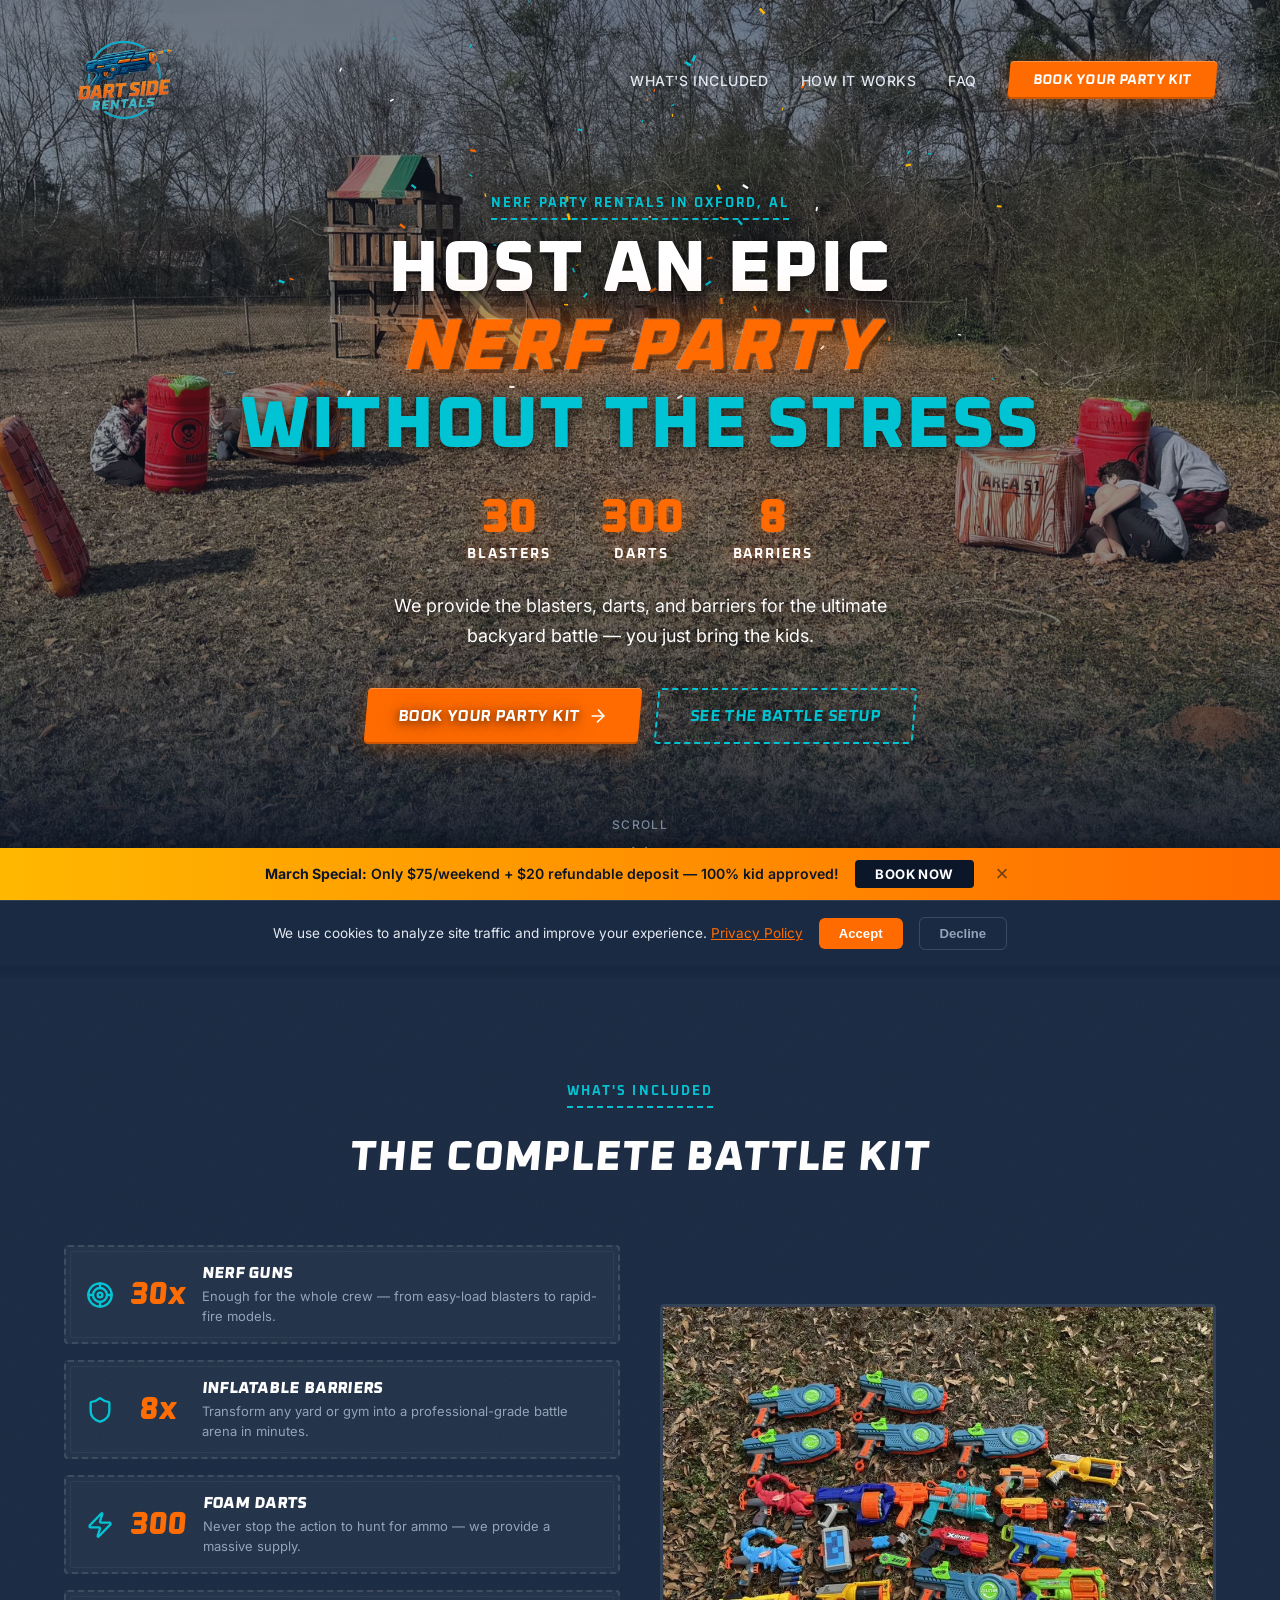
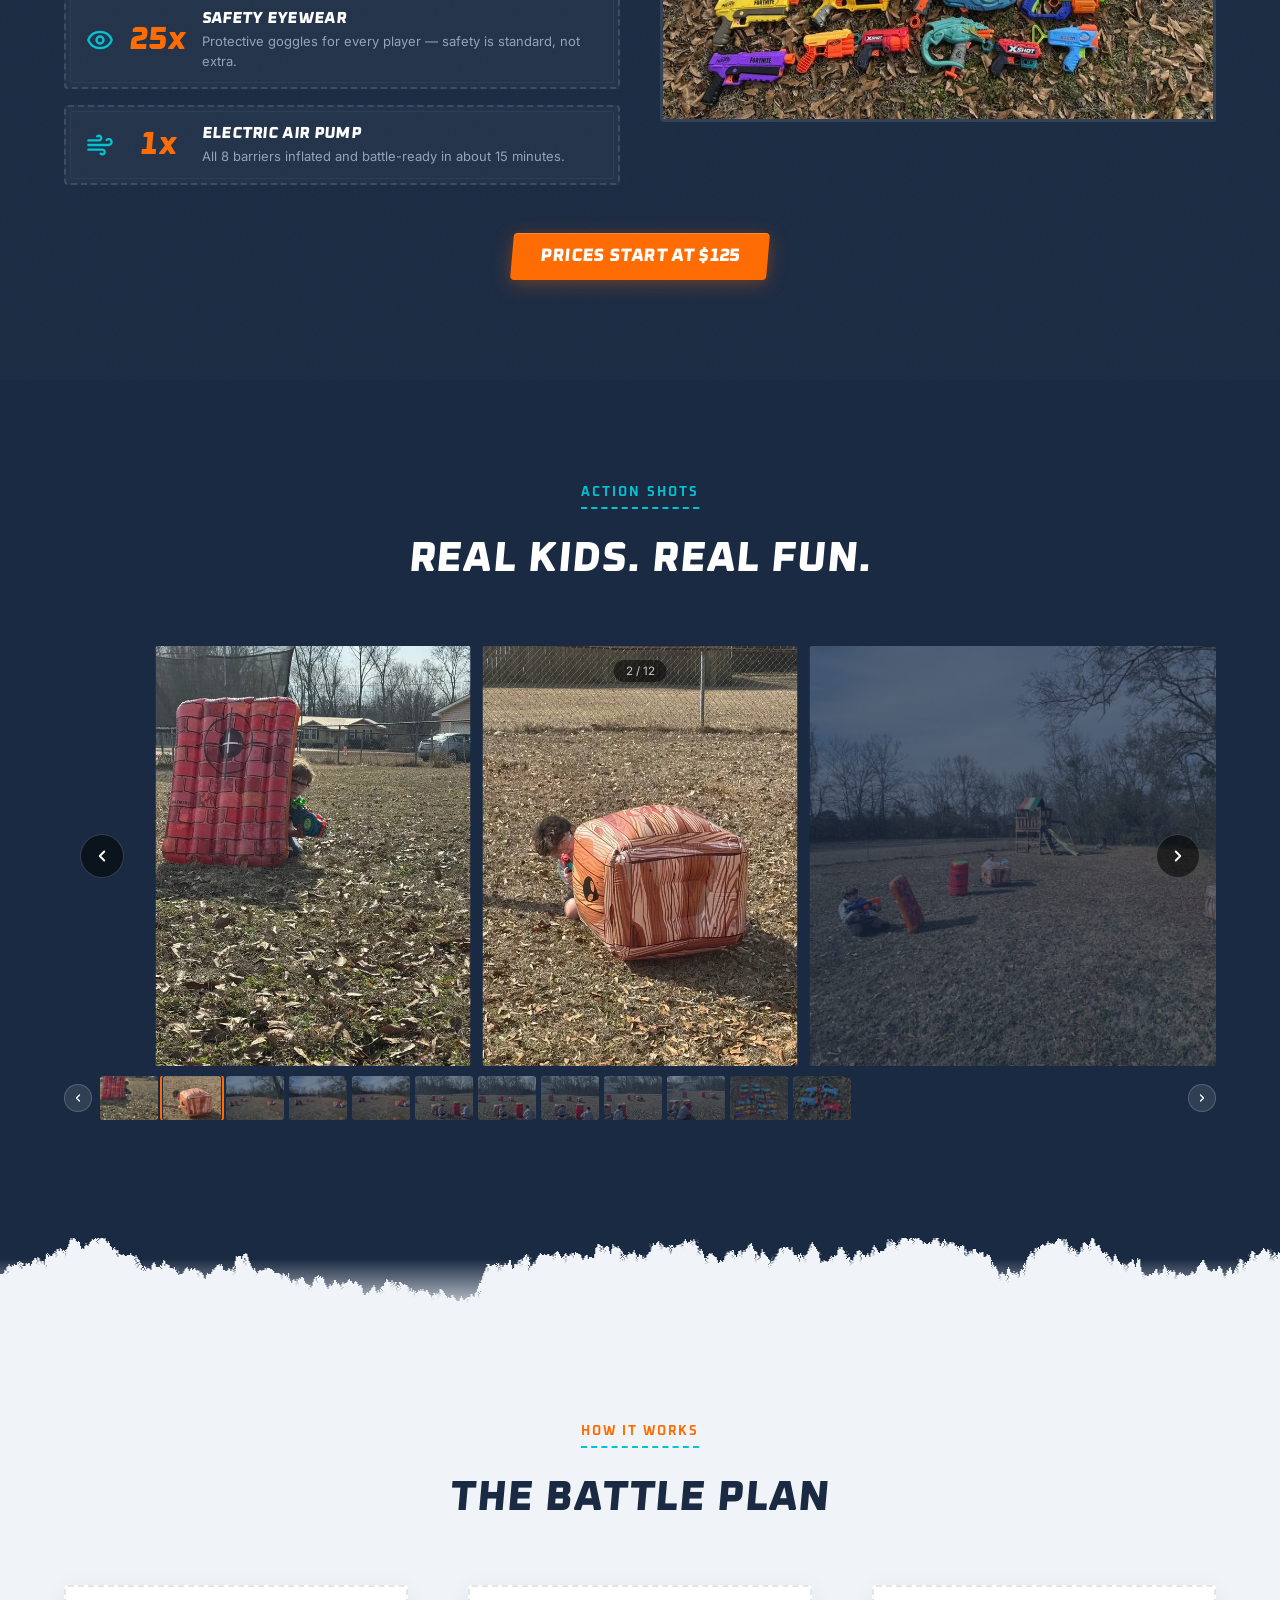
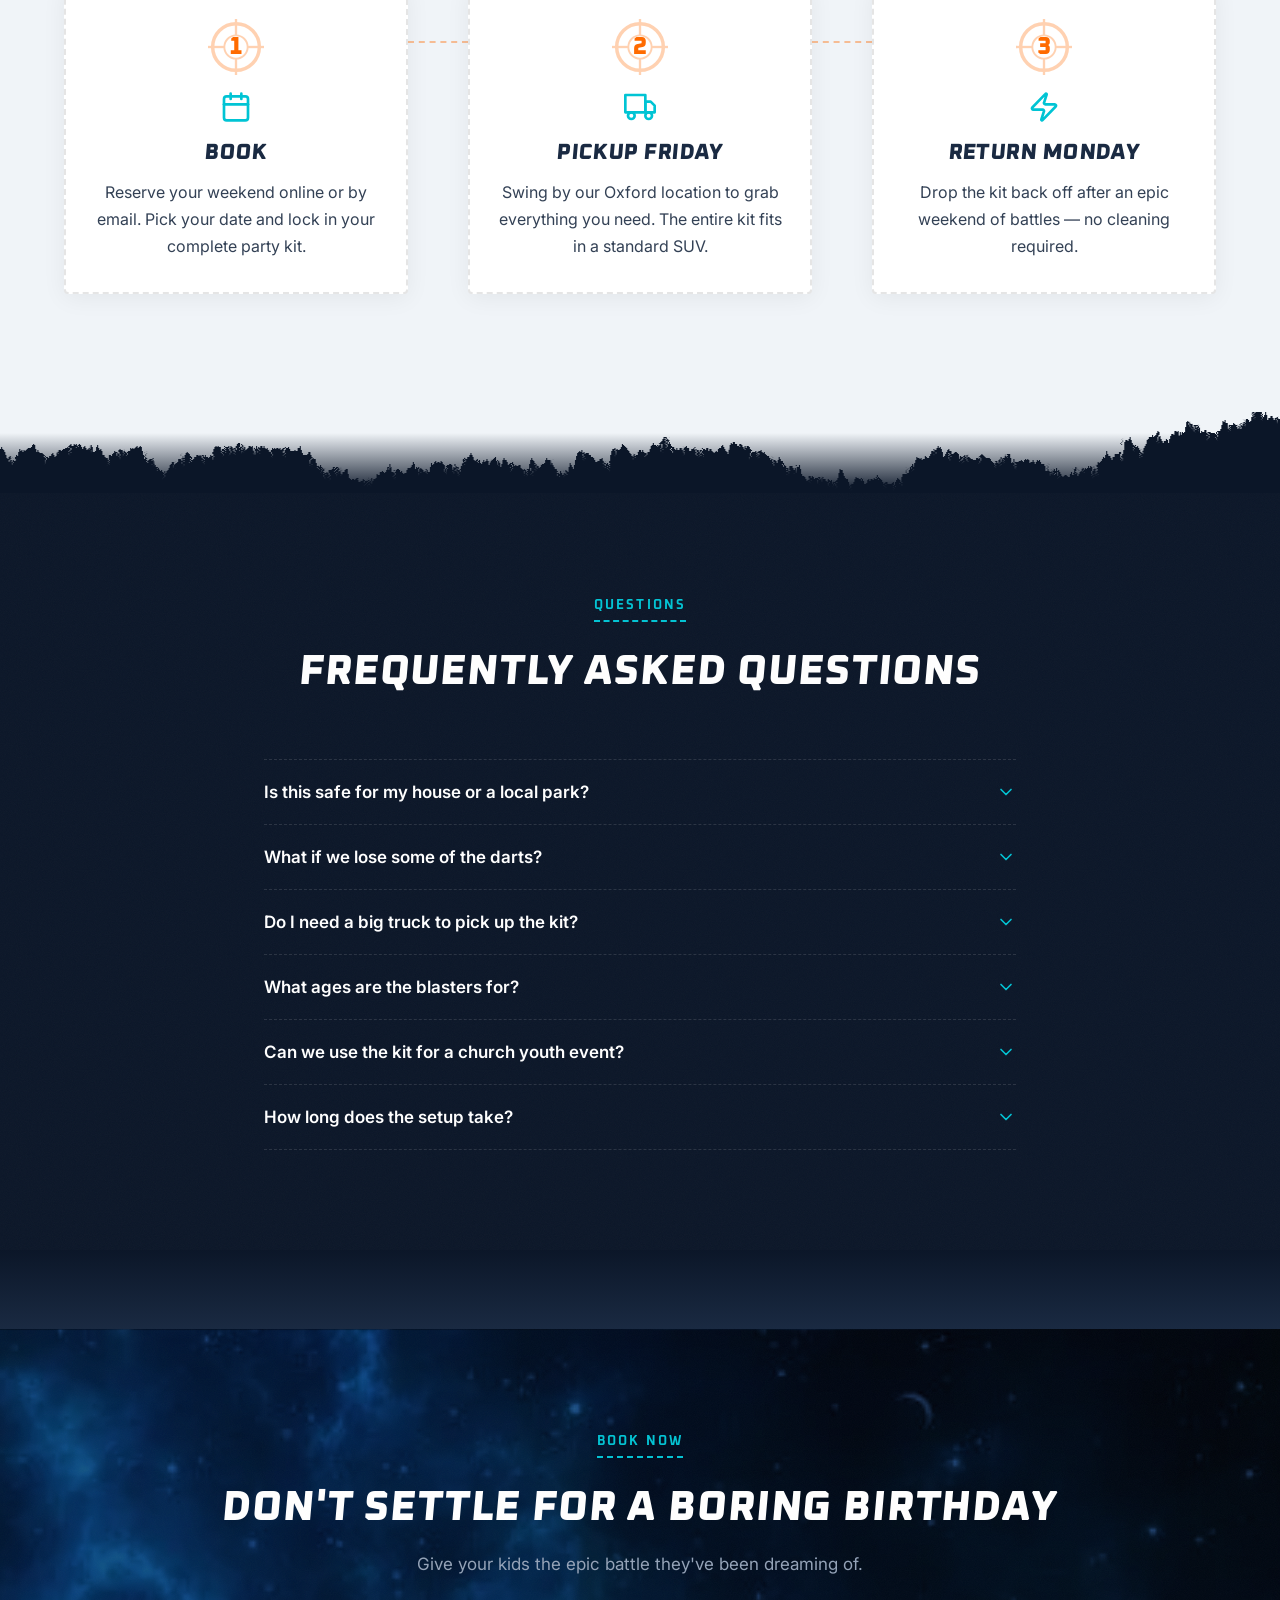
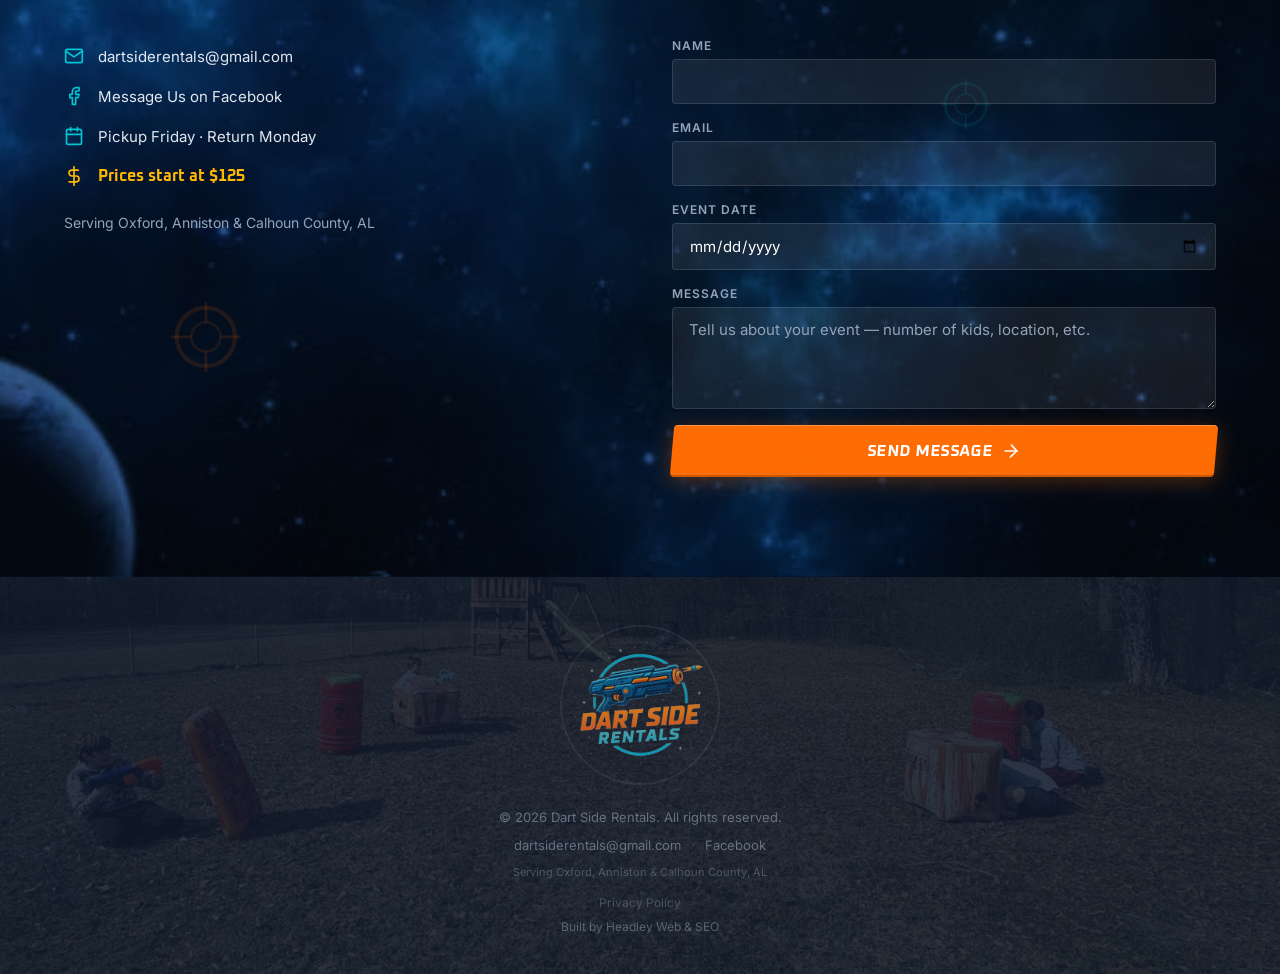
==== index.html @ 64c7d0df "Initial commit — Dart Side Rentals website Nerf gun party rental site for Oxford, AL. Single-page ma" ====
<!-- Built by Headley Web & SEO | headleyweb.com | Web Design & SEO for local businesses -->
<!DOCTYPE html>
<html lang="en">
<head>
  <meta charset="UTF-8">
  <meta name="viewport" content="width=device-width, initial-scale=1.0">
  <title>Dart Side Rentals | Nerf Gun Party Rentals in Oxford, Alabama</title>
  <meta name="description" content="Rent a complete Nerf party kit in Oxford, AL — 30 blasters, 300 darts, 8 inflatable barriers, safety gear, and air pump. Pickup Friday, return Monday. Prices start at $125.">
  <meta name="keywords" content="Nerf gun party rentals, Oxford Alabama, Nerf party rental Oxford AL, Nerf gun birthday party, party rentals Anniston AL, Nerf war rental Calhoun County">
  <meta name="robots" content="index, follow">
  <meta name="author" content="Headley Web & SEO | headleyweb.com">
  <link rel="author" href="https://headleyweb.com">

  <!-- Open Graph -->
  <meta property="og:type" content="website">
  <meta property="og:site_name" content="Dart Side Rentals">
  <meta property="og:title" content="Dart Side Rentals | Nerf Gun Party Rentals in Oxford, Alabama">
  <meta property="og:description" content="Rent a complete Nerf party kit in Oxford, AL — 30 blasters, 300 darts, 8 inflatable barriers, safety gear, and air pump. Pickup Friday, return Monday.">
  <meta property="og:image" content="https://dartsiderentals.com/images/og-image.webp">
  <meta property="og:image:width" content="1200">
  <meta property="og:image:height" content="630">
  <meta property="og:url" content="https://dartsiderentals.com">
  <meta property="og:locale" content="en_US">

  <!-- Twitter Card -->
  <meta name="twitter:card" content="summary_large_image">
  <meta name="twitter:title" content="Dart Side Rentals | Nerf Gun Party Rentals in Oxford, Alabama">
  <meta name="twitter:description" content="Rent a complete Nerf party kit in Oxford, AL — 30 blasters, 300 darts, 8 inflatable barriers, safety gear, and air pump. Pickup Friday, return Monday.">
  <meta name="twitter:image" content="https://dartsiderentals.com/images/og-image.webp">

  <!-- Fonts -->
  <link rel="preconnect" href="https://fonts.googleapis.com">
  <link rel="preconnect" href="https://fonts.gstatic.com" crossorigin>
  <link href="https://fonts.googleapis.com/css2?family=Oxanium:wght@700;800&family=Inter:wght@400;600&display=swap" rel="stylesheet">

  <link rel="stylesheet" href="style.css?v=21">
  <link rel="stylesheet" href="widgets/gallery-carousel/gallery-carousel.css?v=1">
  <link rel="canonical" href="https://dartsiderentals.com">
  <link rel="icon" href="images/favicon.ico">
  <link rel="apple-touch-icon" href="images/apple-touch-icon.png">

  <!-- Schema.org LocalBusiness -->
  <script type="application/ld+json">
  {
    "@context": "https://schema.org",
    "@type": "LocalBusiness",
    "name": "Dart Side Rentals",
    "description": "Complete Nerf gun party rental kits in Oxford, Alabama. 30 blasters, 300 darts, 8 inflatable barriers, safety gear, and air pump — pickup Friday, return Monday.",
    "url": "https://dartsiderentals.com",
    "email": "dartsiderentals@gmail.com",
    "address": {
      "@type": "PostalAddress",
      "addressLocality": "Oxford",
      "addressRegion": "AL",
      "postalCode": "36203",
      "addressCountry": "US"
    },
    "areaServed": [
      { "@type": "City", "name": "Oxford", "addressRegion": "AL", "addressCountry": "US" },
      { "@type": "City", "name": "Anniston", "addressRegion": "AL", "addressCountry": "US" }
    ],
    "sameAs": ["https://www.facebook.com/profile.php?id=61586506831010"],
    "priceRange": "$$",
    "creator": {
      "@type": "Organization",
      "name": "Headley Web & SEO",
      "url": "https://headleyweb.com"
    }
  }
  </script>
</head>
<body>

  <!-- PARTIAL:nav:START -->
  <header class="site-header" id="site-header">
    <div class="nav-inner container">
      <a class="nav-logo" href="index.html">
        <img src="images/logo-dart-side.webp" alt="Dart Side Rentals" width="400" height="400" class="nav-logo-img">
      </a>
      <nav class="desktop-nav">
        <a href="#arsenal">What's Included</a>
        <a href="#how-it-works">How It Works</a>
        <a href="#faq">FAQ</a>
        <a href="#contact" class="btn btn-primary btn-sm">Book Your Party Kit</a>
      </nav>
      <button type="button" class="mobile-menu-btn" id="mobile-menu-btn" aria-label="Open menu">
        <svg width="24" height="24" viewBox="0 0 24 24" fill="none" stroke="currentColor" stroke-width="2" stroke-linecap="round">
          <line x1="3" y1="6" x2="21" y2="6"/>
          <line x1="3" y1="12" x2="21" y2="12"/>
          <line x1="3" y1="18" x2="21" y2="18"/>
        </svg>
      </button>
    </div>
  </header>

  <div class="mobile-overlay" id="mobile-overlay" role="dialog" aria-modal="true" aria-label="Navigation menu">
    <button type="button" class="mobile-close-btn" id="mobile-close-btn" aria-label="Close menu">
      <svg width="24" height="24" viewBox="0 0 24 24" fill="none" stroke="currentColor" stroke-width="2" stroke-linecap="round">
        <line x1="18" y1="6" x2="6" y2="18"/>
        <line x1="6" y1="6" x2="18" y2="18"/>
      </svg>
    </button>
    <nav class="mobile-nav">
      <a href="#arsenal" class="mobile-nav-link">What's Included</a>
      <a href="#how-it-works" class="mobile-nav-link">How It Works</a>
      <a href="#faq" class="mobile-nav-link">FAQ</a>
      <a href="#contact" class="mobile-nav-link">Book Your Party Kit</a>
    </nav>
  </div>
  <!-- PARTIAL:nav:END -->

  <!-- ─── Promo Banner ─── -->
  <div class="promo-banner" id="promo-banner">
    <div class="container promo-inner">
      <span class="promo-text"><strong>March Special:</strong> Only $75/weekend + $20 refundable deposit — 100% kid approved!</span>
      <a href="#contact" class="promo-cta">Book Now</a>
      <button class="promo-close" aria-label="Dismiss promo" id="promo-close">&times;</button>
    </div>
  </div>

  <main>

    <!-- ─── Hero ─── -->
    <section id="hero" class="hero-section">
      <div class="hero-photo-bg" aria-hidden="true">
        <img src="images/hero-battlefield.webp"
          srcset="images/hero-battlefield-sm.webp 900w, images/hero-battlefield.webp 1800w"
          sizes="100vw"
          alt="" class="hero-bg-img" width="1800" height="1350" loading="eager">
        <div class="hero-bg-overlay"></div>
      </div>

      <!-- Floating crosshairs -->
      <div class="hero-floaters" aria-hidden="true">
        <svg class="floater floater-crosshair" viewBox="0 0 24 24" width="84" height="84"><circle cx="12" cy="12" r="10" stroke="currentColor" stroke-width="1.5" fill="none"/><circle cx="12" cy="12" r="5" stroke="currentColor" stroke-width="0.8" fill="none"/><line x1="12" y1="0" x2="12" y2="7" stroke="currentColor" stroke-width="1"/><line x1="12" y1="17" x2="12" y2="24" stroke="currentColor" stroke-width="1"/><line x1="0" y1="12" x2="7" y2="12" stroke="currentColor" stroke-width="1"/><line x1="17" y1="12" x2="24" y2="12" stroke="currentColor" stroke-width="1"/></svg>
      </div>

      <!-- Effect 3: Confetti canvas -->
      <canvas class="hero-confetti" id="hero-confetti" aria-hidden="true"></canvas>

      <div class="hero-content container">
        <div class="hero-grid">
          <div class="hero-text">
            <span class="eyebrow animate-hero" style="--hero-delay: 0.2s">Nerf Party Rentals in Oxford, AL</span>
            <h1 class="animate-hero" style="--hero-delay: 0.35s">
              <span class="hero-line hero-line-white">Host an Epic</span>
              <span class="hero-line hero-line-orange hero-stencil"><em>Nerf Party</em></span>
              <span class="hero-line hero-line-cyan">Without the Stress</span>
            </h1>

            <!-- Effect 4: Stat counter strip -->
            <div class="hero-stats animate-hero" style="--hero-delay: 0.45s">
              <div class="hero-stat"><span class="hero-stat-num">30</span><span class="hero-stat-label">Blasters</span></div>
              <div class="hero-stat-divider"></div>
              <div class="hero-stat"><span class="hero-stat-num">300</span><span class="hero-stat-label">Darts</span></div>
              <div class="hero-stat-divider"></div>
              <div class="hero-stat"><span class="hero-stat-num">8</span><span class="hero-stat-label">Barriers</span></div>
            </div>

            <p class="hero-body animate-hero" style="--hero-delay: 0.55s">
              We provide the blasters, darts, and barriers for the ultimate backyard battle — you just bring the kids.
            </p>
            <div class="hero-buttons animate-hero" style="--hero-delay: 0.7s">
              <a href="#contact" class="btn btn-primary btn-lg">
                Book Your Party Kit
                <svg width="20" height="20" viewBox="0 0 24 24" fill="none" stroke="currentColor" stroke-width="2" stroke-linecap="round" stroke-linejoin="round"><line x1="5" y1="12" x2="19" y2="12"/><polyline points="12 5 19 12 12 19"/></svg>
              </a>
              <a href="#arsenal" class="btn btn-ghost btn-lg">See the Battle Setup</a>
            </div>
          </div>
        </div>
      </div>
      <a href="#arsenal" class="scroll-cue" aria-label="Scroll down">
        <span>Scroll</span>
        <svg width="20" height="20" viewBox="0 0 24 24" fill="none" stroke="currentColor" stroke-width="2" stroke-linecap="round" stroke-linejoin="round">
          <polyline points="6 9 12 15 18 9"/>
        </svg>
      </a>
    </section>

    <!-- ─── Gradient blend: hero → arsenal (colors too close for torn edge) ─── -->
    <div class="section-blend section-blend--dark-to-dark2" aria-hidden="true"></div>

    <!-- ─── The Arsenal (What's Included) ─── -->
    <section id="arsenal" class="section-pad arsenal-section">
      <div class="container">
        <div class="section-header animate-on-scroll">
          <span class="eyebrow">What's Included</span>
          <h2 class="section-title">The Complete Battle Kit</h2>
        </div>
        <div class="arsenal-layout">
          <div class="kit-grid">
            <div class="kit-card animate-on-scroll" style="--stagger-delay: 0s">
              <svg class="kit-card-icon" viewBox="0 0 24 24" fill="none" stroke="currentColor" stroke-width="2" stroke-linecap="round" stroke-linejoin="round"><circle cx="12" cy="12" r="10"/><circle cx="12" cy="12" r="6"/><circle cx="12" cy="12" r="2"/><line x1="12" y1="2" x2="12" y2="6"/><line x1="12" y1="18" x2="12" y2="22"/><line x1="2" y1="12" x2="6" y2="12"/><line x1="18" y1="12" x2="22" y2="12"/></svg>
              <span class="kit-card-stat">30x</span>
              <div class="kit-card-text"><h3 class="kit-card-title">Nerf Guns</h3>
              <p class="kit-card-body">Enough for the whole crew — from easy-load blasters to rapid-fire models.</p></div>
            </div>
            <div class="kit-card animate-on-scroll" style="--stagger-delay: 0.08s">
              <svg class="kit-card-icon" viewBox="0 0 24 24" fill="none" stroke="currentColor" stroke-width="2" stroke-linecap="round" stroke-linejoin="round"><path d="M20 13c0 5-3.5 7.5-7.66 8.95a1 1 0 0 1-.67-.01C7.5 20.5 4 18 4 13V6a1 1 0 0 1 1-1c2 0 4.5-1.2 6.24-2.72a1.17 1.17 0 0 1 1.52 0C14.51 3.81 17 5 19 5a1 1 0 0 1 1 1z"/></svg>
              <span class="kit-card-stat">8x</span>
              <div class="kit-card-text"><h3 class="kit-card-title">Inflatable Barriers</h3>
              <p class="kit-card-body">Transform any yard or gym into a professional-grade battle arena in minutes.</p></div>
            </div>
            <div class="kit-card animate-on-scroll" style="--stagger-delay: 0.16s">
              <svg class="kit-card-icon" viewBox="0 0 24 24" fill="none" stroke="currentColor" stroke-width="2" stroke-linecap="round" stroke-linejoin="round"><path d="M4 14a1 1 0 0 1-.78-1.63l9.9-10.2a.5.5 0 0 1 .86.46l-1.92 6.02A1 1 0 0 0 13 10h7a1 1 0 0 1 .78 1.63l-9.9 10.2a.5.5 0 0 1-.86-.46l1.92-6.02A1 1 0 0 0 11 14z"/></svg>
              <span class="kit-card-stat">300</span>
              <div class="kit-card-text"><h3 class="kit-card-title">Foam Darts</h3>
              <p class="kit-card-body">Never stop the action to hunt for ammo — we provide a massive supply.</p></div>
            </div>
            <div class="kit-card animate-on-scroll" style="--stagger-delay: 0.24s">
              <svg class="kit-card-icon" viewBox="0 0 24 24" fill="none" stroke="currentColor" stroke-width="2" stroke-linecap="round" stroke-linejoin="round"><path d="M2.062 12.348a1 1 0 0 1 0-.696 10.75 10.75 0 0 1 19.876 0 1 1 0 0 1 0 .696 10.75 10.75 0 0 1-19.876 0"/><circle cx="12" cy="12" r="3"/></svg>
              <span class="kit-card-stat">25x</span>
              <div class="kit-card-text"><h3 class="kit-card-title">Safety Eyewear</h3>
              <p class="kit-card-body">Protective goggles for every player — safety is standard, not extra.</p></div>
            </div>
            <div class="kit-card animate-on-scroll" style="--stagger-delay: 0.32s">
              <svg class="kit-card-icon" viewBox="0 0 24 24" fill="none" stroke="currentColor" stroke-width="2" stroke-linecap="round" stroke-linejoin="round"><path d="M17.7 7.7a2.5 2.5 0 1 1 1.8 4.3H2"/><path d="M9.6 4.6A2 2 0 1 1 11 8H2"/><path d="M12.6 19.4A2 2 0 1 0 14 16H2"/></svg>
              <span class="kit-card-stat">1x</span>
              <div class="kit-card-text"><h3 class="kit-card-title">Electric Air Pump</h3>
              <p class="kit-card-body">All 8 barriers inflated and battle-ready in about 15 minutes.</p></div>
            </div>
          </div>
          <div class="arsenal-photo animate-on-scroll">
            <img src="images/blaster-collection.webp" alt="Full collection of 30 Nerf blasters included in every rental kit" width="960" height="720" loading="lazy">
            <div class="scan-line"></div>
          </div>
        </div>
        <div class="arsenal-price animate-on-scroll">
          <a href="#contact" class="price-badge">Prices Start at $125</a>
        </div>
      </div>
    </section>

    <!-- ─── Gallery Carousel ─── -->
    <section id="gallery" class="section-pad gallery-section">
      <div class="container">
        <div class="section-header animate-on-scroll">
          <span class="eyebrow">Action Shots</span>
          <h2 class="section-title">Real Kids. Real Fun.</h2>
        </div>

        <!-- Main stage -->
        <div class="gallery-wrap animate-on-scroll" style="--stagger-delay: 0.1s">
          <div class="gallery-track">
            <div class="gallery-slide active">
              <img src="images/gallery/action-barrier-crouch.webp" alt="Child crouching behind an inflatable barrier with a Nerf blaster" width="600" height="800" loading="lazy">
            </div>
            <div class="gallery-slide">
              <img src="images/gallery/action-brick-wall.webp" alt="Child hiding behind a brick-wall inflatable barrier" width="600" height="800" loading="lazy">
            </div>
            <div class="gallery-slide">
              <img src="images/gallery/action-wide-field.webp" alt="Wide view of a backyard Nerf battlefield with inflatable barriers" width="1200" height="900" loading="lazy">
            </div>
            <div class="gallery-slide">
              <img src="images/gallery/action-battle-angle.webp" alt="Kids playing a Nerf battle from behind inflatable cover" width="1200" height="900" loading="lazy">
            </div>
            <div class="gallery-slide">
              <img src="images/gallery/action-gameplay.webp" alt="Nerf war gameplay with kids spread across the field" width="1200" height="900" loading="lazy">
            </div>
            <div class="gallery-slide">
              <img src="images/gallery/action-team-setup.webp" alt="Kids setting up behind inflatable barriers for a Nerf battle" width="1200" height="900" loading="lazy">
            </div>
            <div class="gallery-slide">
              <img src="images/gallery/action-crouch-barrel.webp" alt="Players crouching behind barrel and crate barriers" width="1200" height="900" loading="lazy">
            </div>
            <div class="gallery-slide">
              <img src="images/gallery/action-wide-battle.webp" alt="Wide shot of a Nerf war in progress in a large backyard" width="1200" height="900" loading="lazy">
            </div>
            <div class="gallery-slide">
              <img src="images/gallery/action-sprint.webp" alt="Player sprinting between inflatable barriers during a Nerf war" width="1200" height="900" loading="lazy">
            </div>
            <div class="gallery-slide">
              <img src="images/gallery/action-duo-cover.webp" alt="Two players taking cover behind inflatable barriers" width="1200" height="900" loading="lazy">
            </div>
            <div class="gallery-slide">
              <img src="images/blaster-collection.webp" alt="Full collection of 30 Nerf blasters laid out on grass" width="960" height="720" loading="lazy">
            </div>
            <div class="gallery-slide">
              <img src="images/gallery/blasters-kids.webp" alt="Four kid-friendly Nerf blasters including easy-pull scorpion models" width="960" height="720" loading="lazy">
            </div>
          </div>

          <!-- Prev / Next buttons -->
          <button class="gallery-btn gallery-prev" aria-label="Previous photo">
            <svg width="18" height="18" viewBox="0 0 24 24" fill="none" stroke="currentColor" stroke-width="2.5" stroke-linecap="round" stroke-linejoin="round" aria-hidden="true"><polyline points="15 18 9 12 15 6"/></svg>
          </button>
          <button class="gallery-btn gallery-next" aria-label="Next photo">
            <svg width="18" height="18" viewBox="0 0 24 24" fill="none" stroke="currentColor" stroke-width="2.5" stroke-linecap="round" stroke-linejoin="round" aria-hidden="true"><polyline points="9 18 15 12 9 6"/></svg>
          </button>

          <!-- Slide counter -->
          <div class="gallery-counter">
            <span class="gallery-current">1</span> / <span class="gallery-total"></span>
          </div>
        </div>

        <!-- Thumbnail strip -->
        <div class="gallery-thumbs-wrap">
          <button class="gallery-thumb-btn gallery-thumb-prev" aria-label="Scroll thumbnails left">
            <svg width="12" height="12" viewBox="0 0 24 24" fill="none" stroke="currentColor" stroke-width="2.5" stroke-linecap="round" stroke-linejoin="round" aria-hidden="true"><polyline points="15 18 9 12 15 6"/></svg>
          </button>
          <div class="gallery-thumbs">
            <div class="gallery-thumb active"><img src="images/gallery/action-barrier-crouch.webp" alt="" width="120" height="90" loading="lazy"></div>
            <div class="gallery-thumb"><img src="images/gallery/action-brick-wall.webp" alt="" width="120" height="90" loading="lazy"></div>
            <div class="gallery-thumb"><img src="images/gallery/action-wide-field.webp" alt="" width="120" height="90" loading="lazy"></div>
            <div class="gallery-thumb"><img src="images/gallery/action-battle-angle.webp" alt="" width="120" height="90" loading="lazy"></div>
            <div class="gallery-thumb"><img src="images/gallery/action-gameplay.webp" alt="" width="120" height="90" loading="lazy"></div>
            <div class="gallery-thumb"><img src="images/gallery/action-team-setup.webp" alt="" width="120" height="90" loading="lazy"></div>
            <div class="gallery-thumb"><img src="images/gallery/action-crouch-barrel.webp" alt="" width="120" height="90" loading="lazy"></div>
            <div class="gallery-thumb"><img src="images/gallery/action-wide-battle.webp" alt="" width="120" height="90" loading="lazy"></div>
            <div class="gallery-thumb"><img src="images/gallery/action-sprint.webp" alt="" width="120" height="90" loading="lazy"></div>
            <div class="gallery-thumb"><img src="images/gallery/action-duo-cover.webp" alt="" width="120" height="90" loading="lazy"></div>
            <div class="gallery-thumb"><img src="images/blaster-collection.webp" alt="" width="120" height="90" loading="lazy"></div>
            <div class="gallery-thumb"><img src="images/gallery/blasters-kids.webp" alt="" width="120" height="90" loading="lazy"></div>
          </div>
          <button class="gallery-thumb-btn gallery-thumb-next" aria-label="Scroll thumbnails right">
            <svg width="12" height="12" viewBox="0 0 24 24" fill="none" stroke="currentColor" stroke-width="2.5" stroke-linecap="round" stroke-linejoin="round" aria-hidden="true"><polyline points="9 18 15 12 9 6"/></svg>
          </button>
        </div>

      </div>
    </section>

    <!-- ─── Torn Edge: gallery → how-it-works ─── -->
    <div class="section-tear section-tear--dark2-to-light" aria-hidden="true"></div>

    <!-- ─── How It Works ─── -->
    <section id="how-it-works" class="section-pad how-section how-section-light">
      <div class="container">
        <div class="section-header animate-on-scroll">
          <span class="eyebrow">How It Works</span>
          <h2 class="section-title">The Battle Plan</h2>
        </div>
        <div class="steps-grid">
          <div class="step-card animate-on-scroll" style="--stagger-delay: 0s">
            <div class="step-number">
              <svg class="step-crosshair" viewBox="0 0 24 24" fill="none" stroke="currentColor" stroke-width="1.5"><circle cx="12" cy="12" r="10"/><circle cx="12" cy="12" r="5" stroke-width="0.8"/><line x1="12" y1="0" x2="12" y2="7" stroke-width="1"/><line x1="12" y1="17" x2="12" y2="24" stroke-width="1"/><line x1="0" y1="12" x2="7" y2="12" stroke-width="1"/><line x1="17" y1="12" x2="24" y2="12" stroke-width="1"/></svg>
              <span class="step-num-text">1</span>
            </div>
            <svg class="step-icon" viewBox="0 0 24 24" fill="none" stroke="currentColor" stroke-width="2" stroke-linecap="round" stroke-linejoin="round"><rect x="3" y="4" width="18" height="18" rx="2" ry="2"/><line x1="16" y1="2" x2="16" y2="6"/><line x1="8" y1="2" x2="8" y2="6"/><line x1="3" y1="10" x2="21" y2="10"/></svg>
            <h3 class="step-title">Book</h3>
            <p class="step-body">Reserve your weekend online or by email. Pick your date and lock in your complete party kit.</p>
          </div>
          <div class="step-connector" aria-hidden="true"></div>
          <div class="step-card animate-on-scroll" style="--stagger-delay: 0.1s">
            <div class="step-number">
              <svg class="step-crosshair" viewBox="0 0 24 24" fill="none" stroke="currentColor" stroke-width="1.5"><circle cx="12" cy="12" r="10"/><circle cx="12" cy="12" r="5" stroke-width="0.8"/><line x1="12" y1="0" x2="12" y2="7" stroke-width="1"/><line x1="12" y1="17" x2="12" y2="24" stroke-width="1"/><line x1="0" y1="12" x2="7" y2="12" stroke-width="1"/><line x1="17" y1="12" x2="24" y2="12" stroke-width="1"/></svg>
              <span class="step-num-text">2</span>
            </div>
            <svg class="step-icon" viewBox="0 0 24 24" fill="none" stroke="currentColor" stroke-width="2" stroke-linecap="round" stroke-linejoin="round"><rect x="1" y="3" width="15" height="13"/><polygon points="16 8 20 8 23 11 23 16 16 16 16 8"/><circle cx="5.5" cy="18.5" r="2.5"/><circle cx="18.5" cy="18.5" r="2.5"/></svg>
            <h3 class="step-title">Pickup Friday</h3>
            <p class="step-body">Swing by our Oxford location to grab everything you need. The entire kit fits in a standard SUV.</p>
          </div>
          <div class="step-connector" aria-hidden="true"></div>
          <div class="step-card animate-on-scroll" style="--stagger-delay: 0.2s">
            <div class="step-number">
              <svg class="step-crosshair" viewBox="0 0 24 24" fill="none" stroke="currentColor" stroke-width="1.5"><circle cx="12" cy="12" r="10"/><circle cx="12" cy="12" r="5" stroke-width="0.8"/><line x1="12" y1="0" x2="12" y2="7" stroke-width="1"/><line x1="12" y1="17" x2="12" y2="24" stroke-width="1"/><line x1="0" y1="12" x2="7" y2="12" stroke-width="1"/><line x1="17" y1="12" x2="24" y2="12" stroke-width="1"/></svg>
              <span class="step-num-text">3</span>
            </div>
            <svg class="step-icon" viewBox="0 0 24 24" fill="none" stroke="currentColor" stroke-width="2" stroke-linecap="round" stroke-linejoin="round"><path d="M4 14a1 1 0 0 1-.78-1.63l9.9-10.2a.5.5 0 0 1 .86.46l-1.92 6.02A1 1 0 0 0 13 10h7a1 1 0 0 1 .78 1.63l-9.9 10.2a.5.5 0 0 1-.86-.46l1.92-6.02A1 1 0 0 0 11 14z"/></svg>
            <h3 class="step-title">Return Monday</h3>
            <p class="step-body">Drop the kit back off after an epic weekend of battles — no cleaning required.</p>
          </div>
        </div>
      </div>
    </section>

    <!-- ─── Torn Edge: how-it-works → FAQ ─── -->
    <div class="section-tear section-tear--light-to-dark" aria-hidden="true"></div>

    <!-- ─── FAQ ─── -->
    <section id="faq" class="section-pad faq-section">
      <div class="container narrow">
        <div class="section-header animate-on-scroll">
          <span class="eyebrow">Questions</span>
          <h2 class="section-title">Frequently Asked Questions</h2>
        </div>
        <div class="faq-list">

          <details class="faq-item animate-on-scroll" style="--stagger-delay: 0s">
            <summary class="faq-question">
              Is this safe for my house or a local park?
              <svg class="faq-chevron" width="20" height="20" viewBox="0 0 24 24" fill="none" stroke="currentColor" stroke-width="2" stroke-linecap="round" stroke-linejoin="round"><polyline points="6 9 12 15 18 9"/></svg>
            </summary>
            <div class="faq-answer"><p>Absolutely. Our foam darts are designed for safe play, and our inflatable barriers are gentle on indoor floors and grass. We include safety eyewear for every player so you can worry less and enjoy more.</p></div>
          </details>

          <details class="faq-item animate-on-scroll" style="--stagger-delay: 0.07s">
            <summary class="faq-question">
              What if we lose some of the darts?
              <svg class="faq-chevron" width="20" height="20" viewBox="0 0 24 24" fill="none" stroke="currentColor" stroke-width="2" stroke-linecap="round" stroke-linejoin="round"><polyline points="6 9 12 15 18 9"/></svg>
            </summary>
            <div class="faq-answer"><p>Don't worry about it! We include 300 darts and expect some to disappear in the heat of battle. You won't be charged for normal dart loss.</p></div>
          </details>

          <details class="faq-item animate-on-scroll" style="--stagger-delay: 0.14s">
            <summary class="faq-question">
              Do I need a big truck to pick up the kit?
              <svg class="faq-chevron" width="20" height="20" viewBox="0 0 24 24" fill="none" stroke="currentColor" stroke-width="2" stroke-linecap="round" stroke-linejoin="round"><polyline points="6 9 12 15 18 9"/></svg>
            </summary>
            <div class="faq-answer"><p>Not at all. The entire "Party in a Box" is designed to fit in the trunk of a standard SUV or the back of a van. We keep the logistics simple for you.</p></div>
          </details>

          <details class="faq-item animate-on-scroll" style="--stagger-delay: 0.21s">
            <summary class="faq-question">
              What ages are the blasters for?
              <svg class="faq-chevron" width="20" height="20" viewBox="0 0 24 24" fill="none" stroke="currentColor" stroke-width="2" stroke-linecap="round" stroke-linejoin="round"><polyline points="6 9 12 15 18 9"/></svg>
            </summary>
            <div class="faq-answer"><p>Our kits are perfect for ages 6 and up. We provide a mix of blasters that are easy for smaller hands to load and fire, plus rapid-fire models for the older kids.</p></div>
          </details>

          <details class="faq-item animate-on-scroll" style="--stagger-delay: 0.28s">
            <summary class="faq-question">
              Can we use the kit for a church youth event?
              <svg class="faq-chevron" width="20" height="20" viewBox="0 0 24 24" fill="none" stroke="currentColor" stroke-width="2" stroke-linecap="round" stroke-linejoin="round"><polyline points="6 9 12 15 18 9"/></svg>
            </summary>
            <div class="faq-answer"><p>Yes! We love serving local Calhoun County youth groups. The kit is built for 25–30 players, making it a high-impact, low-cost activity for your next fellowship or group event.</p></div>
          </details>

          <details class="faq-item animate-on-scroll" style="--stagger-delay: 0.35s">
            <summary class="faq-question">
              How long does the setup take?
              <svg class="faq-chevron" width="20" height="20" viewBox="0 0 24 24" fill="none" stroke="currentColor" stroke-width="2" stroke-linecap="round" stroke-linejoin="round"><polyline points="6 9 12 15 18 9"/></svg>
            </summary>
            <div class="faq-answer"><p>With our included high-volume electric pump, you can have all 8 inflatable barriers ready to go in about 15 minutes. It's the fastest battlefield you'll ever build.</p></div>
          </details>

        </div>
      </div>
    </section>

    <!-- ─── Gradient blend: FAQ → contact ─── -->
    <div class="section-blend section-blend--dark-to-dark2" aria-hidden="true"></div>

    <!-- ─── Contact / CTA ─── -->
    <section id="contact" class="section-pad contact-section">
      <div class="section-floaters" aria-hidden="true">
        <svg class="floater floater-cta-1" viewBox="0 0 24 24" width="70" height="70"><circle cx="12" cy="12" r="10" stroke="currentColor" stroke-width="1.5" fill="none"/><circle cx="12" cy="12" r="5" stroke="currentColor" stroke-width="0.8" fill="none"/><line x1="12" y1="0" x2="12" y2="7" stroke="currentColor" stroke-width="1"/><line x1="12" y1="17" x2="12" y2="24" stroke="currentColor" stroke-width="1"/><line x1="0" y1="12" x2="7" y2="12" stroke="currentColor" stroke-width="1"/><line x1="17" y1="12" x2="24" y2="12" stroke="currentColor" stroke-width="1"/></svg>
        <svg class="floater floater-cta-2" viewBox="0 0 24 24" width="50" height="50"><circle cx="12" cy="12" r="10" stroke="currentColor" stroke-width="1.5" fill="none"/><circle cx="12" cy="12" r="5" stroke="currentColor" stroke-width="0.8" fill="none"/><line x1="12" y1="0" x2="12" y2="7" stroke="currentColor" stroke-width="1"/><line x1="12" y1="17" x2="12" y2="24" stroke="currentColor" stroke-width="1"/><line x1="0" y1="12" x2="7" y2="12" stroke="currentColor" stroke-width="1"/><line x1="17" y1="12" x2="24" y2="12" stroke="currentColor" stroke-width="1"/></svg>
      </div>
      <div class="container">
        <div class="section-header animate-on-scroll">
          <span class="eyebrow">Book Now</span>
          <h2 class="section-title">Don't Settle for a Boring Birthday</h2>
          <p class="section-subtext contact-subtext">Give your kids the epic battle they've been dreaming of.</p>
        </div>

        <div class="contact-grid animate-on-scroll">
          <!-- Left: info column -->
          <div class="contact-info">
            <div class="contact-info-item">
              <svg width="20" height="20" viewBox="0 0 24 24" fill="none" stroke="var(--accent)" stroke-width="2" stroke-linecap="round" stroke-linejoin="round"><path d="M4 4h16c1.1 0 2 .9 2 2v12c0 1.1-.9 2-2 2H4c-1.1 0-2-.9-2-2V6c0-1.1.9-2 2-2z"/><polyline points="22,6 12,13 2,6"/></svg>
              <a href="mailto:dartsiderentals@gmail.com">dartsiderentals@gmail.com</a>
            </div>
            <div class="contact-info-item">
              <svg width="20" height="20" viewBox="0 0 24 24" fill="none" stroke="var(--accent)" stroke-width="2" stroke-linecap="round" stroke-linejoin="round"><path d="M18 2h-3a5 5 0 0 0-5 5v3H7v4h3v8h4v-8h3l1-4h-4V7a1 1 0 0 1 1-1h3z"/></svg>
              <a href="https://www.facebook.com/profile.php?id=61586506831010" target="_blank" rel="noopener noreferrer">Message Us on Facebook</a>
            </div>
            <div class="contact-info-item">
              <svg width="20" height="20" viewBox="0 0 24 24" fill="none" stroke="var(--accent)" stroke-width="2" stroke-linecap="round" stroke-linejoin="round"><rect x="3" y="4" width="18" height="18" rx="2" ry="2"/><line x1="16" y1="2" x2="16" y2="6"/><line x1="8" y1="2" x2="8" y2="6"/><line x1="3" y1="10" x2="21" y2="10"/></svg>
              <span>Pickup Friday &middot; Return Monday</span>
            </div>
            <div class="contact-info-item">
              <svg width="20" height="20" viewBox="0 0 24 24" fill="none" stroke="var(--sparkle)" stroke-width="2" stroke-linecap="round" stroke-linejoin="round"><line x1="12" y1="1" x2="12" y2="23"/><path d="M17 5H9.5a3.5 3.5 0 0 0 0 7h5a3.5 3.5 0 0 1 0 7H6"/></svg>
              <span class="contact-price">Prices start at $125</span>
            </div>
            <p class="contact-service-area">Serving Oxford, Anniston &amp; Calhoun County, AL</p>
          </div>

          <!-- Right: contact form -->
          <form class="contact-form" action="https://formspree.io/f/PLACEHOLDER" method="POST">
            <div class="form-group">
              <label for="name">Name</label>
              <input type="text" id="name" name="name" required autocomplete="name">
            </div>
            <div class="form-group">
              <label for="email">Email</label>
              <input type="email" id="email" name="email" required autocomplete="email">
            </div>
            <div class="form-group">
              <label for="date">Event Date</label>
              <input type="date" id="date" name="event_date">
            </div>
            <div class="form-group">
              <label for="message">Message</label>
              <textarea id="message" name="message" rows="4" placeholder="Tell us about your event — number of kids, location, etc."></textarea>
            </div>
            <button type="submit" class="btn btn-primary btn-lg btn-full">
              Send Message
              <svg width="20" height="20" viewBox="0 0 24 24" fill="none" stroke="currentColor" stroke-width="2" stroke-linecap="round" stroke-linejoin="round"><line x1="5" y1="12" x2="19" y2="12"/><polyline points="12 5 19 12 12 19"/></svg>
            </button>
          </form>
        </div>
      </div>
    </section>

  </main>

  <!-- ─── Footer ─── -->
  <footer class="site-footer site-footer-textured">
    <div class="container">
      <img src="images/logo-dart-side.webp" alt="Dart Side Rentals" class="footer-brand-mark footer-brand-round" width="400" height="400" loading="lazy">
      <p class="footer-copy">&copy; <span id="year"></span> Dart Side Rentals. All rights reserved.</p>
      <div class="footer-contact">
        <a href="mailto:dartsiderentals@gmail.com" class="footer-contact-link">dartsiderentals@gmail.com</a>
        <span class="footer-divider">&middot;</span>
        <a href="https://www.facebook.com/profile.php?id=61586506831010" target="_blank" rel="noopener noreferrer" class="footer-contact-link">Facebook</a>
      </div>
      <p class="footer-disclaimer">Serving Oxford, Anniston &amp; Calhoun County, AL</p>
      <a href="privacy.html" class="footer-privacy">Privacy Policy</a>
      <span class="footer-built-by">Built by <a href="https://headleyweb.com" target="_blank" rel="noopener">Headley Web &amp; SEO</a></span>
    </div>
  </footer>

  <!-- ─── Sticky Mobile CTA ─── -->
  <div class="sticky-mobile-cta" id="sticky-mobile-cta">
    <a href="#contact" class="btn btn-primary btn-lg btn-full">Book Your Party Kit</a>
  </div>

  <!-- PARTIAL:cookie-banner:START -->
  <div class="cookie-banner" id="cookie-banner" data-ga4="NONE">
    <p>We use cookies to analyze site traffic and improve your experience. <a href="privacy.html">Privacy Policy</a></p>
    <button class="cookie-btn cookie-btn-accept">Accept</button>
    <button class="cookie-btn cookie-btn-decline">Decline</button>
  </div>
  <!-- PARTIAL:cookie-banner:END -->

  <script src="script.js?v=20"></script>
  <script src="widgets/gallery-carousel/gallery-carousel.js?v=1"></script>
</body>
</html>
---- style.css ----
/* ─── Reset ─── */
*, *::before, *::after {
  margin: 0;
  padding: 0;
  box-sizing: border-box;
}

html {
  scroll-behavior: smooth;
}

/* ─── Dart Side Rentals — Design Tokens ─── */
:root {
  --primary:        #FF6B00;
  --primary-hover:  #E05E00;
  --primary-tint:   rgba(255, 107, 0, 0.08);
  --primary-glow:   rgba(255, 107, 0, 0.30);
  --accent:         #00C4D4;
  --accent-tint:    rgba(0, 196, 212, 0.08);
  --sparkle:        #FFB800;
  --dark:           #0B1628;
  --dark-2:         #1A2A42;
  --light:          #F0F4F8;
  --light-grey:     #E2E8F0;
  --white:          #FFFFFF;
  --text-body:      #334155;
  --text-light:     #E2E8F0;
  --text-muted:     #94A3B8;
  --red:            #DC2626;
  --font-heading:   'Oxanium', sans-serif;
  --font-body:      'Inter', sans-serif;
  --heading-skew:   skewX(-5deg);
  --btn-radius:     4px;
  --section-padding: 100px;
  --max-width:      1200px;
}

/* ─── Base ─── */
body {
  font-family: var(--font-body);
  background: var(--dark);
  color: var(--text-light);
  overflow-x: hidden;
}

::-webkit-scrollbar { width: 8px; }
::-webkit-scrollbar-track { background: var(--dark); }
::-webkit-scrollbar-thumb { background: var(--dark-2); border-radius: 4px; }
::-webkit-scrollbar-thumb:hover { background: var(--primary); }

/* ─── Grunge / Tactical Texture ─── */
.hero-section::after,
.arsenal-section::after,
.faq-section::after,
.contact-section::after,
.site-footer::after {
  content: '';
  position: absolute;
  inset: 0;
  pointer-events: none;
  z-index: 0;
  opacity: 0.035;
  background-image: url("data:image/svg+xml,%3Csvg viewBox='0 0 256 256' xmlns='http://www.w3.org/2000/svg'%3E%3Cfilter id='n'%3E%3CfeTurbulence type='fractalNoise' baseFrequency='0.85' numOctaves='4' stitchTiles='stitch'/%3E%3C/filter%3E%3Crect width='100%25' height='100%25' filter='url(%23n)'/%3E%3C/svg%3E");
  background-size: 200px 200px;
}

.arsenal-section,
.faq-section,
.contact-section,
.site-footer {
  position: relative;
}

/* ─── Layout ─── */
.container {
  max-width: var(--max-width);
  margin: 0 auto;
  padding: 0 24px;
}

.narrow {
  max-width: 800px;
}

/* ─── Typography ─── */
h1, h2, h3 {
  font-family: var(--font-heading);
  text-transform: uppercase;
  transform: var(--heading-skew);
  letter-spacing: 0.02em;
}

h2, h3 {
  font-weight: 800;
}

.eyebrow {
  display: inline-block;
  font-size: 13px;
  font-weight: 700;
  letter-spacing: 0.16em;
  text-transform: uppercase;
  color: var(--accent);
  font-family: var(--font-heading);
  margin-bottom: 12px;
  padding-bottom: 6px;
  border-bottom: 2px dashed var(--accent);
}

.text-primary {
  color: var(--primary);
}

/* Long-form content (privacy page) */
.prose {
  color: var(--text-body);
  line-height: 1.75;
}

.prose h2 {
  font-size: 1.35rem;
  color: var(--dark-2);
  margin-top: 2em;
  margin-bottom: 0.6em;
}

.prose p { margin-bottom: 1em; }

.prose ul, .prose ol {
  margin-bottom: 1em;
  padding-left: 1.5em;
}

.prose li { margin-bottom: 0.4em; }
.prose a { color: var(--primary); }
.prose a:hover { text-decoration: underline; }
.prose strong { color: var(--dark-2); }

.section-pad {
  padding: var(--section-padding) 0;
}

.section-header {
  text-align: center;
  margin-bottom: 60px;
}

.section-title {
  font-size: clamp(28px, 4vw, 42px);
  font-weight: 800;
  color: var(--white);
  margin-top: 12px;
}

.section-subtext {
  font-size: 17px;
  color: var(--text-muted);
  margin-top: 16px;
  max-width: 560px;
  margin-left: auto;
  margin-right: auto;
  line-height: 1.6;
}

/* ─── Buttons ─── */
.btn {
  display: inline-flex;
  align-items: center;
  gap: 8px;
  text-decoration: none;
  border: none;
  appearance: none;
  -webkit-appearance: none;
  border-radius: var(--btn-radius);
  font-family: var(--font-heading);
  font-weight: 700;
  cursor: pointer;
  transition: transform 0.15s, background 0.2s, border-color 0.2s, box-shadow 0.15s;
  white-space: nowrap;
  text-transform: uppercase;
  letter-spacing: 0.03em;
  transform: skewX(-5deg);
}

.btn:hover {
  transform: skewX(-5deg) translateY(-2px);
}

.btn-primary {
  background: var(--primary);
  color: var(--white);
  box-shadow:
    inset 0 1px 0 rgba(255, 255, 255, 0.25),
    inset 0 -2px 0 rgba(0, 0, 0, 0.2),
    0 4px 20px var(--primary-glow);
}

.btn-primary:hover {
  background: var(--primary-hover);
  box-shadow:
    inset 0 1px 0 rgba(255, 255, 255, 0.25),
    inset 0 -2px 0 rgba(0, 0, 0, 0.2),
    0 6px 28px var(--primary-glow);
}

.btn-primary:active {
  transform: skewX(-5deg) translateY(1px);
  box-shadow:
    inset 0 2px 4px rgba(0, 0, 0, 0.25),
    0 2px 8px var(--primary-tint);
}

.btn-ghost {
  color: var(--accent);
  border: 2px dashed var(--accent);
}

.btn-ghost:hover {
  background: var(--accent-tint);
  border-color: var(--accent);
  color: var(--accent);
}

.btn-lg {
  padding: 16px 32px;
  font-size: 16px;
  font-weight: 700;
}

.btn-sm {
  padding: 10px 24px;
  font-size: 14px;
}

.btn-full {
  width: 100%;
  justify-content: center;
}

/* ─── Navigation ─── */
#site-header {
  position: fixed;
  top: 0;
  left: 0;
  right: 0;
  z-index: 100;
  padding: 20px 0;
  transition: padding 0.3s ease, background 0.3s ease, backdrop-filter 0.3s ease, border-bottom 0.3s ease;
  animation: slideDown 0.6s cubic-bezier(0.22, 1, 0.36, 1) forwards;
}

#site-header.scrolled {
  padding: 12px 0;
  background: rgba(11, 22, 40, 0.95);
  backdrop-filter: blur(12px);
  border-bottom: 1px solid rgba(255, 255, 255, 0.1);
}

.nav-inner {
  display: flex;
  align-items: center;
  justify-content: space-between;
}

.nav-logo {
  text-decoration: none;
  display: flex;
  align-items: center;
}

.nav-logo-img {
  height: 120px;
  width: auto;
  filter: drop-shadow(0 4px 12px rgba(0, 0, 0, 0.5));
  transition: height 0.3s ease, filter 0.3s ease;
}

#site-header.scrolled .nav-logo-img {
  height: 50px;
}

/* ─── Promo Banner (sticky bottom) ─── */
.promo-banner {
  position: fixed;
  bottom: 0;
  left: 0;
  right: 0;
  z-index: 90;
  background: linear-gradient(90deg, var(--sparkle), var(--primary));
  color: var(--dark);
  font-size: 0.88rem;
  font-weight: 600;
  padding: 12px 0;
  text-align: center;
  box-shadow: 0 -4px 20px rgba(0, 0, 0, 0.3);
  transform: translateY(0);
  transition: transform 0.3s ease;
}

.promo-banner.hidden {
  transform: translateY(100%);
  pointer-events: none;
}

.promo-inner {
  display: flex;
  align-items: center;
  justify-content: center;
  gap: 16px;
  flex-wrap: wrap;
}

.promo-text {
  line-height: 1.4;
}

.promo-cta {
  display: inline-block;
  padding: 6px 20px;
  background: var(--dark);
  color: var(--white);
  border-radius: var(--btn-radius);
  font-size: 0.82rem;
  font-weight: 700;
  text-decoration: none;
  text-transform: uppercase;
  letter-spacing: 0.03em;
  transition: background 0.2s;
}

.promo-cta:hover {
  background: var(--dark-2);
}

.promo-close {
  background: none;
  border: none;
  color: var(--dark);
  font-size: 1.4rem;
  line-height: 1;
  cursor: pointer;
  padding: 2px 6px;
  opacity: 0.6;
  transition: opacity 0.2s;
}

.promo-close:hover {
  opacity: 1;
}

@media (max-width: 600px) {
  .promo-banner { font-size: 0.78rem; padding: 10px 0; }
}

.desktop-nav {
  display: flex;
  align-items: center;
  gap: 32px;
}

.desktop-nav a:not(.btn) {
  color: var(--text-light);
  text-decoration: none;
  font-size: 14px;
  font-weight: 500;
  letter-spacing: 0.04em;
  text-transform: uppercase;
  transition: color 0.2s;
  font-family: var(--font-body);
}

.desktop-nav a:not(.btn):hover {
  color: var(--primary);
}

.desktop-nav a.active:not(.btn) {
  color: var(--primary) !important;
}

.mobile-menu-btn {
  display: none;
  background: none;
  border: none;
  color: var(--white);
  cursor: pointer;
  padding: 4px;
}

/* ─── Mobile Overlay ─── */
.mobile-overlay {
  position: fixed;
  inset: 0;
  z-index: 200;
  background: rgba(11, 22, 40, 0.98);
  display: flex;
  flex-direction: column;
  align-items: center;
  justify-content: center;
  opacity: 0;
  pointer-events: none;
  transition: opacity 0.2s ease;
}

.mobile-overlay.open {
  opacity: 1;
  pointer-events: all;
}

.mobile-close-btn {
  position: absolute;
  top: 20px;
  right: 24px;
  background: none;
  border: none;
  color: var(--white);
  cursor: pointer;
}

.mobile-nav {
  display: flex;
  flex-direction: column;
  align-items: center;
  gap: 32px;
}

.mobile-nav a {
  color: var(--white);
  text-decoration: none;
  font-size: 28px;
  font-weight: 600;
  font-family: var(--font-heading);
  text-transform: uppercase;
  transition: color 0.2s;
}

.mobile-nav a:hover {
  color: var(--primary);
}

.mobile-nav a.active {
  color: var(--primary);
}

/* ─── Hero Section ─── */
.hero-section {
  position: relative;
  min-height: 100vh;
  display: flex;
  align-items: center;
  overflow: hidden;
  background-color: var(--dark);
}

/* Full-bleed hero photo background */
.hero-photo-bg {
  position: absolute;
  inset: 0;
  z-index: 0;
}

.hero-bg-img {
  width: 100%;
  height: 100%;
  object-fit: cover;
  object-position: left center;
  display: block;
  animation: heroZoom 20s ease-out forwards;
}

@keyframes heroZoom {
  from { transform: scale(1); }
  to   { transform: scale(1.08); }
}

.hero-bg-overlay {
  position: absolute;
  inset: 0;
  background: linear-gradient(
    to bottom,
    rgba(11, 22, 40, 0.55) 0%,
    rgba(11, 22, 40, 0.40) 40%,
    rgba(11, 22, 40, 0.50) 70%,
    rgba(11, 22, 40, 1) 100%
  );
}

.hero-content {
  position: relative;
  z-index: 1;
  padding-top: 120px;
  padding-bottom: 80px;
  width: 100%;
}

.hero-grid {
  display: block;
  text-align: center;
}

.hero-text {
  display: flex;
  flex-direction: column;
  align-items: center;
  position: relative;
  z-index: 1;
  text-shadow: 0 2px 8px rgba(0, 0, 0, 0.6), 0 4px 24px rgba(0, 0, 0, 0.4);
}

h1 {
  font-size: clamp(36px, 6vw, 72px);
  font-weight: 800;
  color: var(--white);
  line-height: 1.08;
  margin-bottom: 24px;
}

/* Alternating headline colors — flyer style */
.hero-line {
  display: block;
}

.hero-line-white { color: var(--white); }
.hero-line-orange { color: var(--primary); }
.hero-line-orange em { font-style: italic; }
.hero-line-cyan { color: var(--accent); }

.hero-body {
  font-size: 18px;
  line-height: 1.7;
  color: var(--white);
  margin-bottom: 36px;
  max-width: 560px;
  font-family: var(--font-body);
  text-shadow: 0 2px 12px rgba(0, 0, 0, 0.8), 0 0 40px rgba(11, 22, 40, 0.9);
}

.hero-buttons {
  display: flex;
  gap: 16px;
  flex-wrap: wrap;
  justify-content: center;
}

/* ─── Floating Crosshairs ─── */
.hero-floaters,
.section-floaters {
  position: absolute;
  inset: 0;
  pointer-events: none;
  overflow: hidden;
}

.hero-floaters { z-index: 1; }
.section-floaters { z-index: 0; }

.floater {
  position: absolute;
  will-change: transform;
  transition: none;
  opacity: 0;
}

.floater-crosshair { color: rgba(255, 107, 0, 0.18); }
.floater-cta-1 { color: rgba(255, 107, 0, 0.12); }
.floater-cta-2 { color: rgba(0, 196, 212, 0.10); }

/* ─── Effect 2: Stencil text treatment ─── */
.hero-stencil em {
  font-style: italic;
  letter-spacing: 0.06em;
  -webkit-text-stroke: 2px rgba(255, 255, 255, 0.35);
  paint-order: stroke fill;
  text-shadow:
    0 0 30px rgba(255, 107, 0, 0.6),
    0 0 60px rgba(255, 107, 0, 0.3),
    4px 4px 0 rgba(0, 0, 0, 0.5);
}

/* ─── Effect 3: Confetti canvas ─── */
.hero-confetti {
  position: absolute;
  inset: 0;
  z-index: 1;
  pointer-events: none;
  width: 100%;
  height: 100%;
}

/* ─── Effect 4: Stat counter strip ─── */
.hero-stats {
  display: flex;
  align-items: center;
  justify-content: center;
  gap: 0;
  margin-bottom: 28px;
  margin-top: 4px;
}

.hero-stat {
  display: flex;
  flex-direction: column;
  align-items: center;
  padding: 0 24px;
}

.hero-stat-num {
  font-family: var(--font-heading);
  font-size: clamp(28px, 4vw, 48px);
  font-weight: 800;
  color: var(--primary);
  line-height: 1;
  text-shadow: 0 0 20px rgba(255, 107, 0, 0.4);
}

.hero-stat-label {
  font-family: var(--font-heading);
  font-size: 0.85rem;
  font-weight: 700;
  text-transform: uppercase;
  letter-spacing: 0.14em;
  color: var(--white);
  text-shadow: 0 0 12px rgba(255, 107, 0, 0.5);
  margin-top: 4px;
}

.hero-stat-divider {
  width: 1px;
  height: 36px;
  background: rgba(255, 255, 255, 0.15);
}

@media (max-width: 480px) {
  .hero-stat { padding: 0 16px; }
  .hero-stat-divider { height: 28px; }
}

@media (prefers-reduced-motion: reduce) {
  .floater { display: none; }
  .hero-confetti { display: none; }
}

/* ─── Scroll cue ─── */
.scroll-cue {
  position: absolute;
  bottom: 36px;
  left: 50%;
  transform: translateX(-50%);
  z-index: 1;
  display: flex;
  flex-direction: column;
  align-items: center;
  gap: 6px;
  text-decoration: none;
  color: var(--text-muted);
  opacity: 0;
  animation: fadeIn 1s ease 1.5s forwards;
  transition: opacity 0.4s ease;
}

.scroll-cue.hidden {
  opacity: 0 !important;
}

.scroll-cue span {
  font-size: 12px;
  letter-spacing: 0.12em;
  text-transform: uppercase;
  font-family: var(--font-body);
  font-weight: 500;
}

.scroll-cue svg {
  width: 26px;
  height: 26px;
  animation: bounce 1.6s ease infinite;
}

/* ─── Gradient Blend (for low-contrast transitions) ─── */
.section-blend {
  height: 80px;
  margin-top: -1px;
}

.section-blend--dark-to-dark2 {
  background: linear-gradient(to bottom, var(--dark), var(--dark-2));
}

.section-blend--dark2-to-dark {
  background: linear-gradient(to bottom, var(--dark-2), var(--dark));
}

/* ─── Torn Edge Transition ─── */
/* Pre-colored torn paper PNGs (Pillow-generated). Top = upper section color,
   bottom = transparent, so the lower section's bg shows through the rip.
   A ::before gradient softens the color boundary. */
.section-tear {
  position: relative;
  height: 100px;
  margin-top: -1px;
  background-size: 100% 100%;
  background-repeat: no-repeat;
}

/* Gradient fade softens the transition above/below the tear */
.section-tear::before {
  content: '';
  position: absolute;
  bottom: 0;
  left: 0;
  right: 0;
  height: 60%;
  z-index: 1;
  pointer-events: none;
}

.section-tear--dark2-to-light {
  background-color: var(--light);
  background-image: url('images/tear-dark2.png');
}
.section-tear--dark2-to-light::before {
  background: linear-gradient(to bottom, transparent, var(--light));
}

.section-tear--light-to-dark {
  background-color: var(--dark);
  background-image: url('images/tear-light.png');
}
.section-tear--light-to-dark::before {
  background: linear-gradient(to bottom, transparent, var(--dark));
}

/* ─── Arsenal Section (What's Included) ─── */
.arsenal-section {
  background: var(--dark-2);
}

.arsenal-layout {
  display: grid;
  grid-template-columns: 1fr 1fr;
  gap: 40px;
  align-items: start;
}

.kit-grid {
  display: grid;
  grid-template-columns: 1fr;
  gap: 16px;
}

.kit-card {
  background: rgba(255, 255, 255, 0.04);
  border: 2px dashed rgba(255, 255, 255, 0.12);
  border-radius: 4px;
  padding: 16px 20px;
  display: flex;
  align-items: center;
  gap: 16px;
  text-align: left;
  transition: transform 0.3s, border-color 0.3s, background 0.3s;
  position: relative;
}

.kit-card::before {
  content: '';
  position: absolute;
  top: 4px;
  left: 4px;
  right: 4px;
  bottom: 4px;
  border: 1px solid rgba(255, 255, 255, 0.05);
  border-radius: 2px;
  pointer-events: none;
}

.kit-card:hover {
  transform: translateY(-2px);
  border-color: var(--primary);
  background: rgba(255, 107, 0, 0.06);
}

.kit-card-icon {
  flex-shrink: 0;
  width: 28px;
  height: 28px;
  color: var(--accent);
}

.kit-card-stat {
  flex-shrink: 0;
  font-size: 32px;
  font-weight: 800;
  font-family: var(--font-heading);
  color: var(--primary);
  line-height: 1;
  min-width: 56px;
  text-align: center;
  transform: var(--heading-skew);
}

.kit-card-text {
  flex: 1;
}

.kit-card-title {
  font-size: 16px;
  color: var(--white);
  margin-bottom: 4px;
}

.kit-card-body {
  font-size: 13px;
  color: var(--text-muted);
  line-height: 1.5;
  font-family: var(--font-body);
}

.arsenal-photo {
  position: relative;
  align-self: center;
  perspective: 800px;
  overflow: hidden;
  border-radius: 4px;
}

.arsenal-photo img {
  width: 100%;
  height: auto;
  border-radius: 4px;
  border: 3px solid rgba(255, 255, 255, 0.10);
  box-shadow: 6px 6px 0 rgba(255, 107, 0, 0.15);
  /* Tilt on hover — 3D rotate */
  transition: transform 0.4s ease;
  transform-style: preserve-3d;
  /* Scan-line reveal — image hidden until scan sweeps down */
  clip-path: inset(0 0 100% 0);
}

/* Tilt on hover */
.arsenal-photo:hover img {
  transform: rotateY(-4deg) rotateX(2deg) scale(1.02);
}

/* Scan-line reveal: clip-path animates with the scan line */
.arsenal-photo.visible img {
  animation: imgReveal 2s 0.3s ease-in-out forwards;
}

@keyframes imgReveal {
  0%   { clip-path: inset(0 0 100% 0); }
  100% { clip-path: inset(0 0 0% 0); }
}

/* Scan line effect */
.scan-line {
  position: absolute;
  top: 0;
  left: 0;
  width: 100%;
  height: 4px;
  background: linear-gradient(
    to bottom,
    transparent,
    rgba(255, 107, 0, 0.6),
    rgba(255, 107, 0, 0.15),
    transparent
  );
  box-shadow: 0 0 20px rgba(255, 107, 0, 0.4), 0 0 60px rgba(255, 107, 0, 0.15);
  opacity: 0;
  pointer-events: none;
  z-index: 2;
}

/* Scan line sweeps in sync with the image reveal */
.arsenal-photo.visible .scan-line {
  animation: scanSweep 2s 0.3s ease-in-out forwards;
}

@keyframes scanSweep {
  0%   { top: 0; opacity: 1; }
  90%  { opacity: 1; }
  100% { top: 100%; opacity: 0; }
}

/* Arsenal mobile handled in main responsive block at 900px */

.arsenal-price {
  text-align: center;
  margin-top: 48px;
}

.price-badge {
  display: inline-block;
  padding: 12px 28px;
  border-radius: var(--btn-radius);
  background: var(--primary);
  color: var(--white);
  font-family: var(--font-heading);
  font-weight: 800;
  font-size: 18px;
  text-transform: uppercase;
  transform: skewX(-5deg);
  letter-spacing: 0.02em;
  text-decoration: none;
  cursor: pointer;
  transition: transform 0.15s, background 0.2s, box-shadow 0.15s;
  box-shadow:
    inset 0 1px 0 rgba(255, 255, 255, 0.2),
    0 2px 12px var(--primary-tint),
    0 4px 20px var(--primary-glow);
}

.price-badge:hover {
  transform: skewX(-5deg) translateY(-2px);
  background: var(--primary-hover);
  box-shadow:
    inset 0 1px 0 rgba(255, 255, 255, 0.25),
    0 4px 16px var(--primary-tint),
    0 6px 28px var(--primary-glow);
}

/* ─── Gallery Section ─── */
.gallery-section {
  background: var(--dark-2);
  overflow: hidden;
}

/* Gallery track images handled by gallery-carousel widget */

/* ─── How It Works Section ─── */
.how-section {
  background: var(--dark);
}

.how-section-light {
  background: var(--light);
}

.how-section-light .section-title {
  color: var(--dark-2);
}

.how-section-light .eyebrow {
  color: var(--primary);
}

.steps-grid {
  display: grid;
  grid-template-columns: 1fr auto 1fr auto 1fr;
  align-items: start;
}

/* Dashed connector between step cards */
.step-connector {
  width: 60px;
  border-top: 2px dashed var(--primary);
  opacity: 0.4;
  margin-top: 56px;
}

.how-section-light .step-card {
  background: var(--white);
  border: 2px dashed rgba(0, 0, 0, 0.10);
  border-radius: 4px;
  padding: 32px 24px;
  text-align: center;
  box-shadow: 0 4px 24px rgba(0, 0, 0, 0.06);
  transition: transform 0.3s, box-shadow 0.3s, border-color 0.3s;
}

.how-section-light .step-card:hover {
  transform: translateY(-4px);
  box-shadow: 0 12px 40px rgba(0, 0, 0, 0.1);
  border-color: var(--primary);
}

.step-card {
  background: var(--dark-2);
  border-radius: 4px;
  padding: 32px 24px;
  text-align: center;
  border: 2px dashed rgba(255, 255, 255, 0.10);
  transition: transform 0.3s, border-color 0.3s;
}

.step-card:hover {
  transform: translateY(-4px);
  border-color: var(--primary);
}

/* Crosshair number badge */
.step-number {
  position: relative;
  width: 56px;
  height: 56px;
  margin: 0 auto 16px;
}

.step-crosshair {
  position: absolute;
  inset: 0;
  width: 100%;
  height: 100%;
  color: var(--primary);
  opacity: 0.3;
}

.step-num-text {
  position: absolute;
  inset: 0;
  display: flex;
  align-items: center;
  justify-content: center;
  font-size: 24px;
  font-weight: 800;
  font-family: var(--font-heading);
  color: var(--primary);
}

/* Lucide step icon */
.step-icon {
  width: 32px;
  height: 32px;
  margin: 0 auto 12px;
  color: var(--accent);
}

.step-title {
  font-size: 22px;
  color: var(--white);
  margin-bottom: 12px;
}

.how-section-light .step-title {
  color: var(--dark-2);
}

.step-body {
  font-size: 16px;
  line-height: 1.7;
  color: var(--text-muted);
  font-family: var(--font-body);
}

.how-section-light .step-body {
  color: var(--text-body);
}

/* ─── FAQ Section ─── */
.faq-section {
  background: var(--dark);
}

.faq-list {
  display: flex;
  flex-direction: column;
}

.faq-item {
  border-bottom: 1px dashed rgba(255, 255, 255, 0.12);
}

.faq-item:first-of-type {
  border-top: 1px dashed rgba(255, 255, 255, 0.12);
}

.faq-question {
  cursor: pointer;
  padding: 22px 0;
  font-size: 17px;
  font-weight: 600;
  color: var(--white);
  display: flex;
  justify-content: space-between;
  align-items: center;
  gap: 16px;
  list-style: none;
  font-family: var(--font-body);
  user-select: none;
}

.faq-question::-webkit-details-marker { display: none; }
.faq-question::marker { display: none; }

.faq-chevron {
  flex-shrink: 0;
  color: var(--accent);
  transition: transform 0.25s ease;
}

.faq-item[open] .faq-chevron {
  transform: rotate(180deg);
}

.faq-answer {
  padding: 0 0 22px;
}

.faq-answer p {
  font-size: 16px;
  line-height: 1.75;
  color: var(--text-muted);
  font-family: var(--font-body);
}

/* ─── Contact Section ─── */
.contact-section {
  background: var(--dark-2);
  background-image: url('images/space-bg.webp');
  background-size: cover;
  background-position: center;
  background-blend-mode: overlay;
}

.contact-subtext {
  color: var(--text-muted);
}

.contact-grid {
  display: grid;
  grid-template-columns: 1fr 1fr;
  gap: 64px;
  align-items: start;
}

.contact-info {
  display: flex;
  flex-direction: column;
  gap: 20px;
  padding-top: 8px;
}

.contact-info-item {
  display: flex;
  align-items: center;
  gap: 14px;
  font-size: 15px;
  color: var(--text-light);
  font-family: var(--font-body);
}

.contact-info-item a {
  color: var(--text-light);
  text-decoration: none;
  transition: color 0.2s;
}

.contact-info-item a:hover {
  color: var(--primary);
}

.contact-info-item svg {
  flex-shrink: 0;
}

.contact-price {
  font-weight: 700;
  color: var(--sparkle);
  font-family: var(--font-heading);
  font-size: 16px;
}

.contact-service-area {
  font-size: 14px;
  color: var(--text-muted);
  font-family: var(--font-body);
  margin-top: 8px;
}

/* ─── Contact Form (dark variant) ─── */
.contact-form {
  display: flex;
  flex-direction: column;
  gap: 16px;
}

.form-group {
  display: flex;
  flex-direction: column;
  gap: 6px;
}

.form-group label {
  font-size: 12px;
  font-weight: 600;
  font-family: var(--font-body);
  letter-spacing: 0.08em;
  text-transform: uppercase;
  color: var(--text-muted);
}

.form-group input,
.form-group textarea,
.form-group select {
  width: 100%;
  padding: 12px 16px;
  border-radius: 4px;
  border: 1px solid rgba(255, 255, 255, 0.12);
  font-family: var(--font-body);
  font-size: 15px;
  background: rgba(255, 255, 255, 0.07);
  color: var(--white);
  outline: none;
  transition: border-color 0.2s, background 0.2s;
  -webkit-appearance: none;
  appearance: none;
}

.form-group input::placeholder,
.form-group textarea::placeholder {
  color: var(--text-muted);
}

.form-group input:focus,
.form-group textarea:focus {
  border-color: var(--accent);
  background: rgba(255, 255, 255, 0.1);
}

.form-group textarea {
  resize: vertical;
  min-height: 100px;
}

/* ─── Footer ─── */
.site-footer {
  background: var(--dark);
  padding: 48px 24px 40px;
  text-align: center;
}

.site-footer-textured {
  background-color: var(--dark);
  background-image:
    linear-gradient(rgba(11, 22, 40, 0.88), rgba(11, 22, 40, 0.88)),
    url('images/gallery/action-wide-field.webp');
  background-size: cover;
  background-position: center 70%;
}

.footer-brand-mark {
  display: block;
  margin: 0 auto 24px;
  width: 160px;
  height: 160px;
  opacity: 0.85;
}

.footer-brand-round {
  border-radius: 50%;
  border: 2px solid rgba(255, 255, 255, 0.08);
}

.footer-copy {
  font-size: 13px;
  color: rgba(148, 163, 184, 0.6);
  font-family: var(--font-body);
  margin-bottom: 12px;
}

.footer-contact {
  display: flex;
  align-items: center;
  justify-content: center;
  gap: 10px;
  margin-bottom: 12px;
}

.footer-contact-link {
  font-size: 13px;
  font-family: var(--font-body);
  color: rgba(148, 163, 184, 0.6);
  text-decoration: none;
  transition: color 0.2s;
}

.footer-contact-link:hover {
  color: var(--primary);
}

.footer-divider {
  color: rgba(148, 163, 184, 0.3);
  font-size: 13px;
}

.footer-disclaimer {
  font-size: 11px;
  color: rgba(148, 163, 184, 0.4);
  font-family: var(--font-body);
  max-width: 480px;
  margin: 0 auto;
}

.footer-privacy {
  display: inline-block;
  margin-top: 16px;
  font-size: 12px;
  font-family: var(--font-body);
  color: rgba(148, 163, 184, 0.35);
  text-decoration: none;
  transition: color 0.2s;
}

.footer-privacy:hover {
  color: var(--primary);
}

.footer-built-by {
  display: block;
  margin-top: 8px;
  font-size: 12px;
  font-family: var(--font-body);
  color: rgba(148, 163, 184, 0.5);
}

.footer-built-by a {
  color: inherit;
  text-decoration: none;
  transition: color 0.2s;
}

.footer-built-by a:hover {
  color: var(--primary);
}

/* ─── Sticky Mobile CTA ─── */
.sticky-mobile-cta {
  display: none;
  position: fixed;
  bottom: 0;
  left: 0;
  right: 0;
  z-index: 90;
  padding: 12px 16px;
  background: var(--dark);
  border-top: 1px solid rgba(255, 255, 255, 0.08);
  transform: translateY(100%);
  transition: transform 0.3s ease;
}

.sticky-mobile-cta.visible {
  transform: translateY(0);
}

.sticky-mobile-cta .btn {
  font-size: 15px;
  padding: 14px 24px;
}

/* ─── Animations ─── */
@keyframes slideDown {
  from { transform: translateY(-80px); }
  to   { transform: translateY(0); }
}

@keyframes fadeUp {
  from { opacity: 0; transform: translateY(30px); }
  to   { opacity: 1; transform: translateY(0); }
}

@keyframes fadeIn {
  to { opacity: 0.8; }
}

@keyframes bounce {
  0%, 100% { transform: translateY(0); }
  50%       { transform: translateY(5px); }
}

.animate-hero {
  opacity: 0;
  animation: fadeUp 0.7s cubic-bezier(0.22, 1, 0.36, 1) forwards;
  animation-delay: var(--hero-delay, 0s);
}

.animate-on-scroll {
  opacity: 0;
  transform: translateY(40px);
  transition:
    opacity 0.75s cubic-bezier(0.22, 1, 0.36, 1),
    transform 0.75s cubic-bezier(0.22, 1, 0.36, 1);
  transition-delay: var(--stagger-delay, 0s);
}

.animate-on-scroll.visible {
  opacity: 1;
  transform: translateY(0);
}

@media (prefers-reduced-motion: reduce) {
  .animate-hero,
  .animate-on-scroll {
    opacity: 1;
    transform: none;
    transition: none;
    animation: none;
  }
  #site-header {
    animation: none;
  }
  .hero-bg-img {
    animation: none;
  }
}

/* ─── Responsive ─── */
@media (max-width: 900px) {
  .desktop-nav { display: none; }
  .mobile-menu-btn { display: block; }

  .arsenal-layout { grid-template-columns: 1fr; }
  .kit-grid { grid-template-columns: 1fr; }
  .steps-grid { grid-template-columns: 1fr; max-width: 420px; margin: 0 auto; gap: 24px; }
  .step-connector { display: none; }
  .contact-grid { grid-template-columns: 1fr; gap: 40px; }

  .sticky-mobile-cta { display: block; }

  /* Prevent skewed headings from clipping off-screen */
  h1, h2, h3 { transform: none; }
  .btn { transform: skewX(-3deg); }
  .btn:hover { transform: skewX(-3deg) translateY(-2px); }
  .price-badge { transform: skewX(-3deg); }
  .price-badge:hover { transform: skewX(-3deg) translateY(-2px); }
}

@media (max-width: 600px) {
  .hero-grid { gap: 0; }
  h1 { font-size: clamp(28px, 7.5vw, 44px); }

  /* Hero buttons stack vertically on small screens */
  .hero-buttons {
    flex-direction: column;
    align-items: center;
    gap: 12px;
  }
  .hero-buttons .btn { width: 100%; max-width: 300px; justify-content: center; }

  /* Hero stats — tighter on small phones */
  .hero-stat { padding: 0 12px; }
  .hero-stat-num { font-size: clamp(22px, 6vw, 36px); }
  .hero-stat-divider { height: 24px; }

  /* Kit cards stay single column */
  .kit-grid { grid-template-columns: 1fr; }
  .kit-card-stat { font-size: 26px; min-width: 48px; }

  /* Gallery smaller */
  .gallery-track img { height: 200px; }

  /* Eyebrow — smaller on mobile */
  .eyebrow { font-size: 11px; letter-spacing: 0.12em; }

  /* Section padding tighter */
  .section-pad { padding-top: 64px; padding-bottom: 64px; }

  /* Disable scan-line reveal on small screens — just show the image */
  .arsenal-photo img { clip-path: none; animation: none; }
  .scan-line { display: none; }

  /* Contact form full width */
  .contact-form { width: 100%; }
}

@media (max-width: 380px) {
  /* Very small phones */
  h1 { font-size: 26px; }
  .hero-stat { padding: 0 8px; }
  .hero-stat-num { font-size: 20px; }
  .hero-stat-label { font-size: 0.6rem; }
  .btn-lg { padding: 14px 20px; font-size: 14px; }
  .kit-card { padding: 12px 14px; gap: 12px; }
  .kit-card-icon { width: 22px; height: 22px; }
}

/* Promo banner must sit above sticky CTA */
.promo-banner { z-index: 95; }
.sticky-mobile-cta { z-index: 90; }

/* When promo banner is visible, bump sticky CTA up */
.promo-banner:not(.hidden) ~ .sticky-mobile-cta.visible {
  bottom: 48px;
}

/* ─── Cookie Consent Banner ─── */
.cookie-banner {
  position: fixed;
  bottom: 0;
  left: 0;
  right: 0;
  z-index: 100;
  background: var(--dark-2);
  border-top: 1px solid rgba(255, 255, 255, 0.1);
  padding: 16px 24px;
  display: flex;
  align-items: center;
  justify-content: center;
  gap: 16px;
  flex-wrap: wrap;
  font-size: 0.85rem;
  color: var(--text-light);
  transform: translateY(100%);
  transition: transform 0.35s ease;
}

.cookie-banner.visible {
  transform: translateY(0);
}

.cookie-banner p {
  margin: 0;
  line-height: 1.5;
  max-width: 600px;
}

.cookie-banner a {
  color: var(--primary);
  text-decoration: underline;
}

.cookie-btn {
  padding: 8px 20px;
  border-radius: 6px;
  font-size: 0.82rem;
  font-weight: 600;
  cursor: pointer;
  border: none;
  white-space: nowrap;
}

.cookie-btn-accept {
  background: var(--primary);
  color: #fff;
}

.cookie-btn-accept:hover {
  background: var(--primary-hover);
}

.cookie-btn-decline {
  background: transparent;
  color: var(--text-muted);
  border: 1px solid rgba(255, 255, 255, 0.15);
}

.cookie-btn-decline:hover {
  border-color: rgba(255, 255, 255, 0.35);
  color: var(--text-light);
}

/* ─── Light section background (inner pages) ─── */
.section-light {
  background: var(--light);
  color: var(--text-body);
}

/* ─── Inner Page Hero (privacy, 404) ─── */
.page-hero {
  position: relative;
  min-height: 320px;
  display: flex;
  align-items: center;
  justify-content: center;
  overflow: hidden;
  background-color: var(--dark);
  text-align: center;
  padding: 140px 24px 80px;
}

.page-hero-inner {
  position: relative;
  z-index: 1;
  max-width: 720px;
  margin: 0 auto;
}

.page-hero-title {
  font-size: clamp(36px, 5vw, 56px);
  font-weight: 800;
  color: var(--white);
  line-height: 1.1;
  margin-bottom: 16px;
}

.page-hero-subtitle {
  font-size: 18px;
  color: var(--text-muted);
  line-height: 1.65;
  font-family: var(--font-body);
  max-width: 560px;
  margin: 0 auto;
}
---- widgets/gallery-carousel/gallery-carousel.css ----
/* ─────────────────────────────────────────────────────────────────────────
   Gallery Carousel Widget
   Extracted from RED-Enterprise. Peek/slide style with thumbnail strip.
   Uses var(--primary) for the accent color — works with any project palette.
   Link this AFTER your main style.css.
   ───────────────────────────────────────────────────────────────────────── */

/* ── Main stage ─────────────────────────────────────────────────────────── */
.gallery-wrap {
  position: relative;
  overflow: hidden;
  border-radius: var(--radius, 4px);
  margin-top: 48px;
  height: 420px;
  user-select: none;
}

.gallery-track {
  display: flex;
  gap: 12px;
  height: 100%;
  transition: transform 0.45s cubic-bezier(0.25, 1, 0.5, 1);
}

/* ── Slides ──────────────────────────────────────────────────────────────── */
.gallery-slide {
  flex: 0 0 auto;
  height: 100%;
  overflow: hidden;
  border-radius: calc(var(--radius, 4px) - 2px);
  opacity: 0.3;
  transition: opacity 0.35s ease;
  position: relative;
  background: #222;
  cursor: pointer;
}

.gallery-slide.active {
  opacity: 1;
  cursor: default;
}

.gallery-slide img {
  height: 100%;
  width: auto;
  display: block;
}

/* ── Caption bar (gradient overlay, only on active slide) ────────────────── */
.gallery-caption-bar {
  position: absolute;
  bottom: 0; left: 0; right: 0;
  padding: 60px 20px 18px;
  background: linear-gradient(to top, rgba(0, 0, 0, 0.72) 0%, transparent 100%);
  font-size: 0.82rem;
  color: rgba(255, 255, 255, 0.82);
  letter-spacing: 0.03em;
  pointer-events: none;
  opacity: 0;
  transition: opacity 0.3s ease;
}

.gallery-slide.active .gallery-caption-bar {
  opacity: 1;
}

/* ── Slide counter (top center) ──────────────────────────────────────────── */
.gallery-counter {
  position: absolute;
  top: 14px; left: 50%; transform: translateX(-50%);
  background: rgba(0, 0, 0, 0.52);
  color: rgba(255, 255, 255, 0.75);
  font-size: 0.72rem;
  padding: 4px 12px;
  border-radius: 20px;
  pointer-events: none;
  z-index: 3;
}

/* ── Prev / Next buttons ─────────────────────────────────────────────────── */
.gallery-btn {
  position: absolute;
  top: 50%; transform: translateY(-50%);
  width: 44px; height: 44px;
  border-radius: 50%;
  background: rgba(0, 0, 0, 0.55);
  border: 1px solid rgba(255, 255, 255, 0.18);
  color: #fff;
  cursor: pointer;
  display: flex; align-items: center; justify-content: center;
  transition: background 0.2s, border-color 0.2s;
  z-index: 3;
}

.gallery-btn:hover {
  background: var(--primary, #007bff);
  border-color: var(--primary, #007bff);
}

.gallery-prev { left: 16px; }
.gallery-next { right: 16px; }

/* ── Thumbnail strip ─────────────────────────────────────────────────────── */
.gallery-thumbs-wrap {
  display: flex;
  align-items: center;
  gap: 8px;
  margin-top: 10px;
}

.gallery-thumbs {
  display: flex;
  gap: 5px;
  overflow-x: auto;
  scroll-behavior: smooth;
  scrollbar-width: none;
  flex: 1;
}

.gallery-thumbs::-webkit-scrollbar { display: none; }

.gallery-thumb {
  flex: 0 0 auto;
  width: 58px;
  height: 44px;
  border-radius: 3px;
  overflow: hidden;
  cursor: pointer;
  opacity: 0.45;
  transition: opacity 0.2s, outline-color 0.2s;
  outline: 2px solid transparent;
  outline-offset: 1px;
}

.gallery-thumb.active {
  opacity: 1;
  outline-color: var(--primary, #007bff);
}

.gallery-thumb img {
  width: 100%; height: 100%;
  object-fit: cover;
  display: block;
  pointer-events: none;
}

/* ── Thumbnail scroll buttons ────────────────────────────────────────────── */
.gallery-thumb-btn {
  flex-shrink: 0;
  width: 28px; height: 28px;
  border-radius: 50%;
  background: rgba(255, 255, 255, 0.1);
  border: 1px solid rgba(255, 255, 255, 0.18);
  color: #fff;
  cursor: pointer;
  display: flex; align-items: center; justify-content: center;
  transition: background 0.2s, color 0.2s, border-color 0.2s;
}

.gallery-thumb-btn:hover {
  background: var(--primary, #007bff);
  color: #fff;
  border-color: var(--primary, #007bff);
}

/* ── Responsive ──────────────────────────────────────────────────────────── */
@media (max-width: 900px) {
  .gallery-wrap { height: 320px; }
}

@media (max-width: 600px) {
  .gallery-wrap { height: 240px; }
  .gallery-btn  { width: 36px; height: 36px; }
}
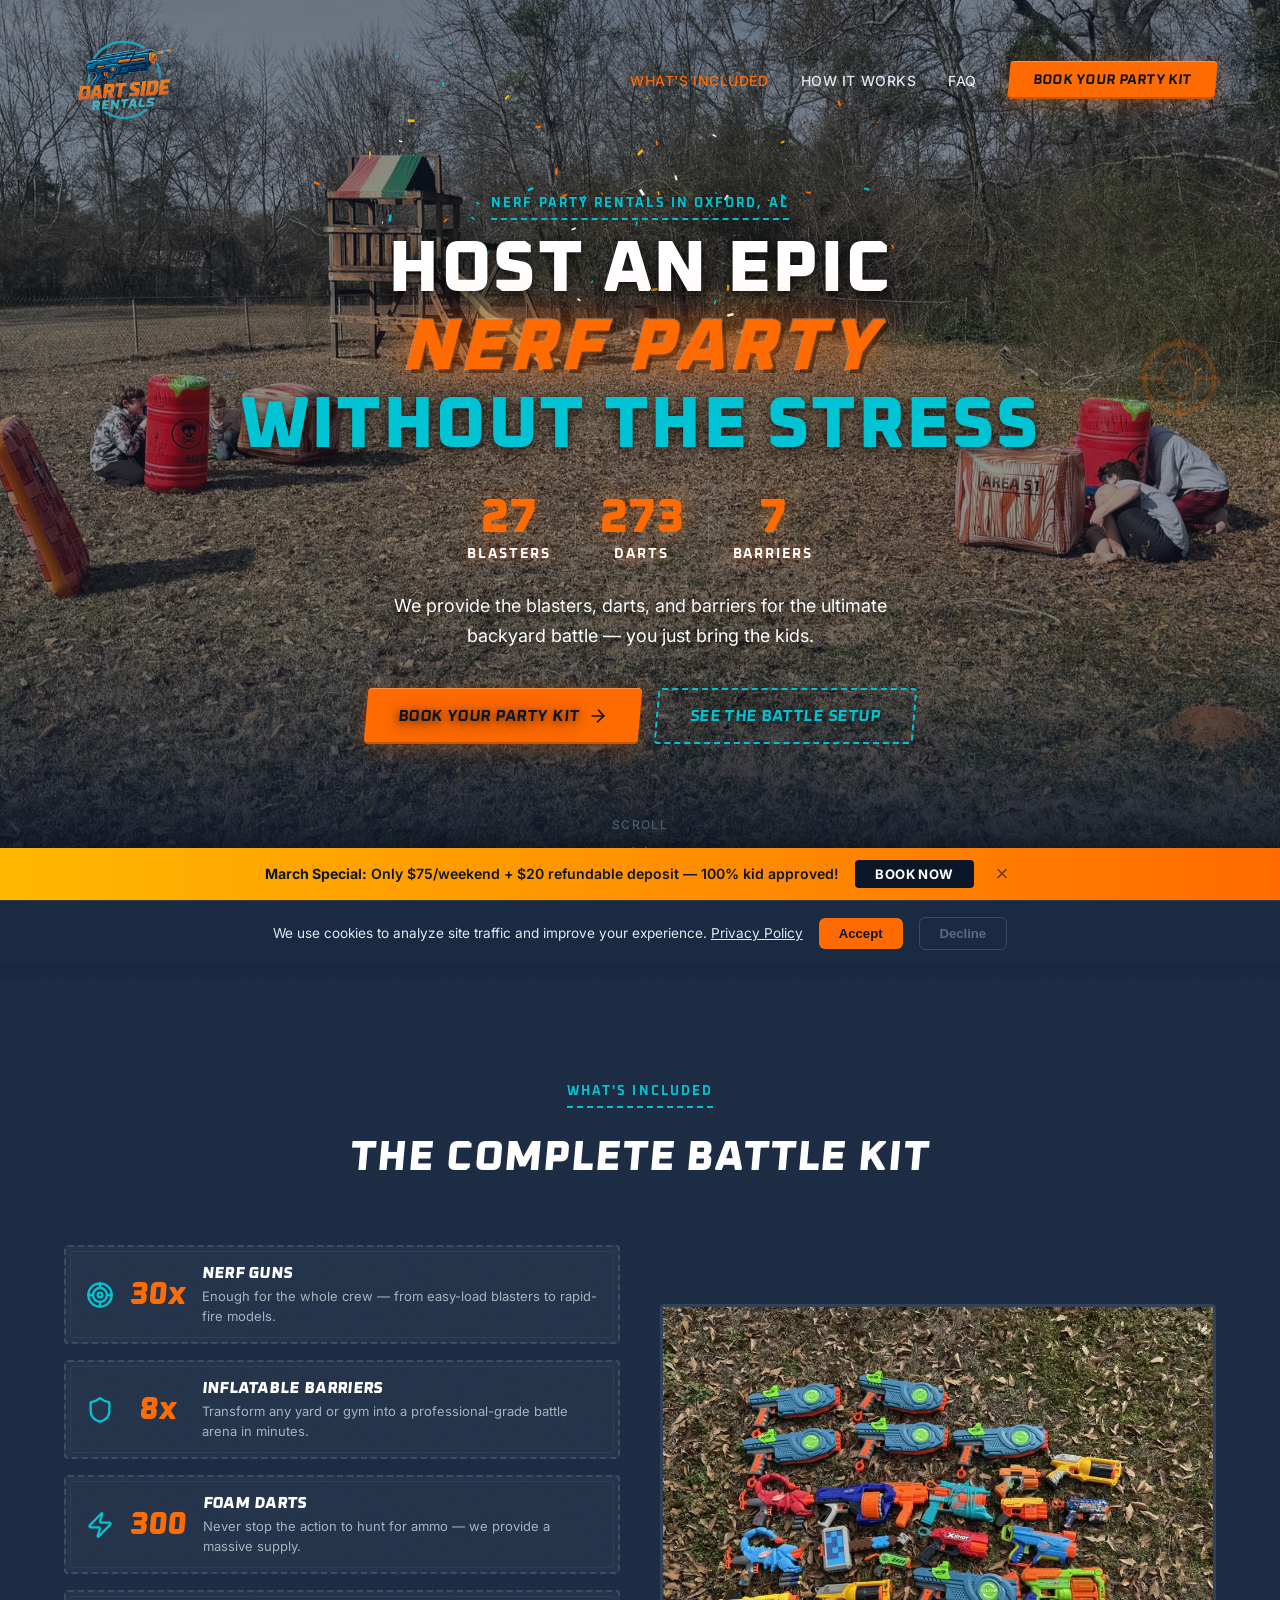
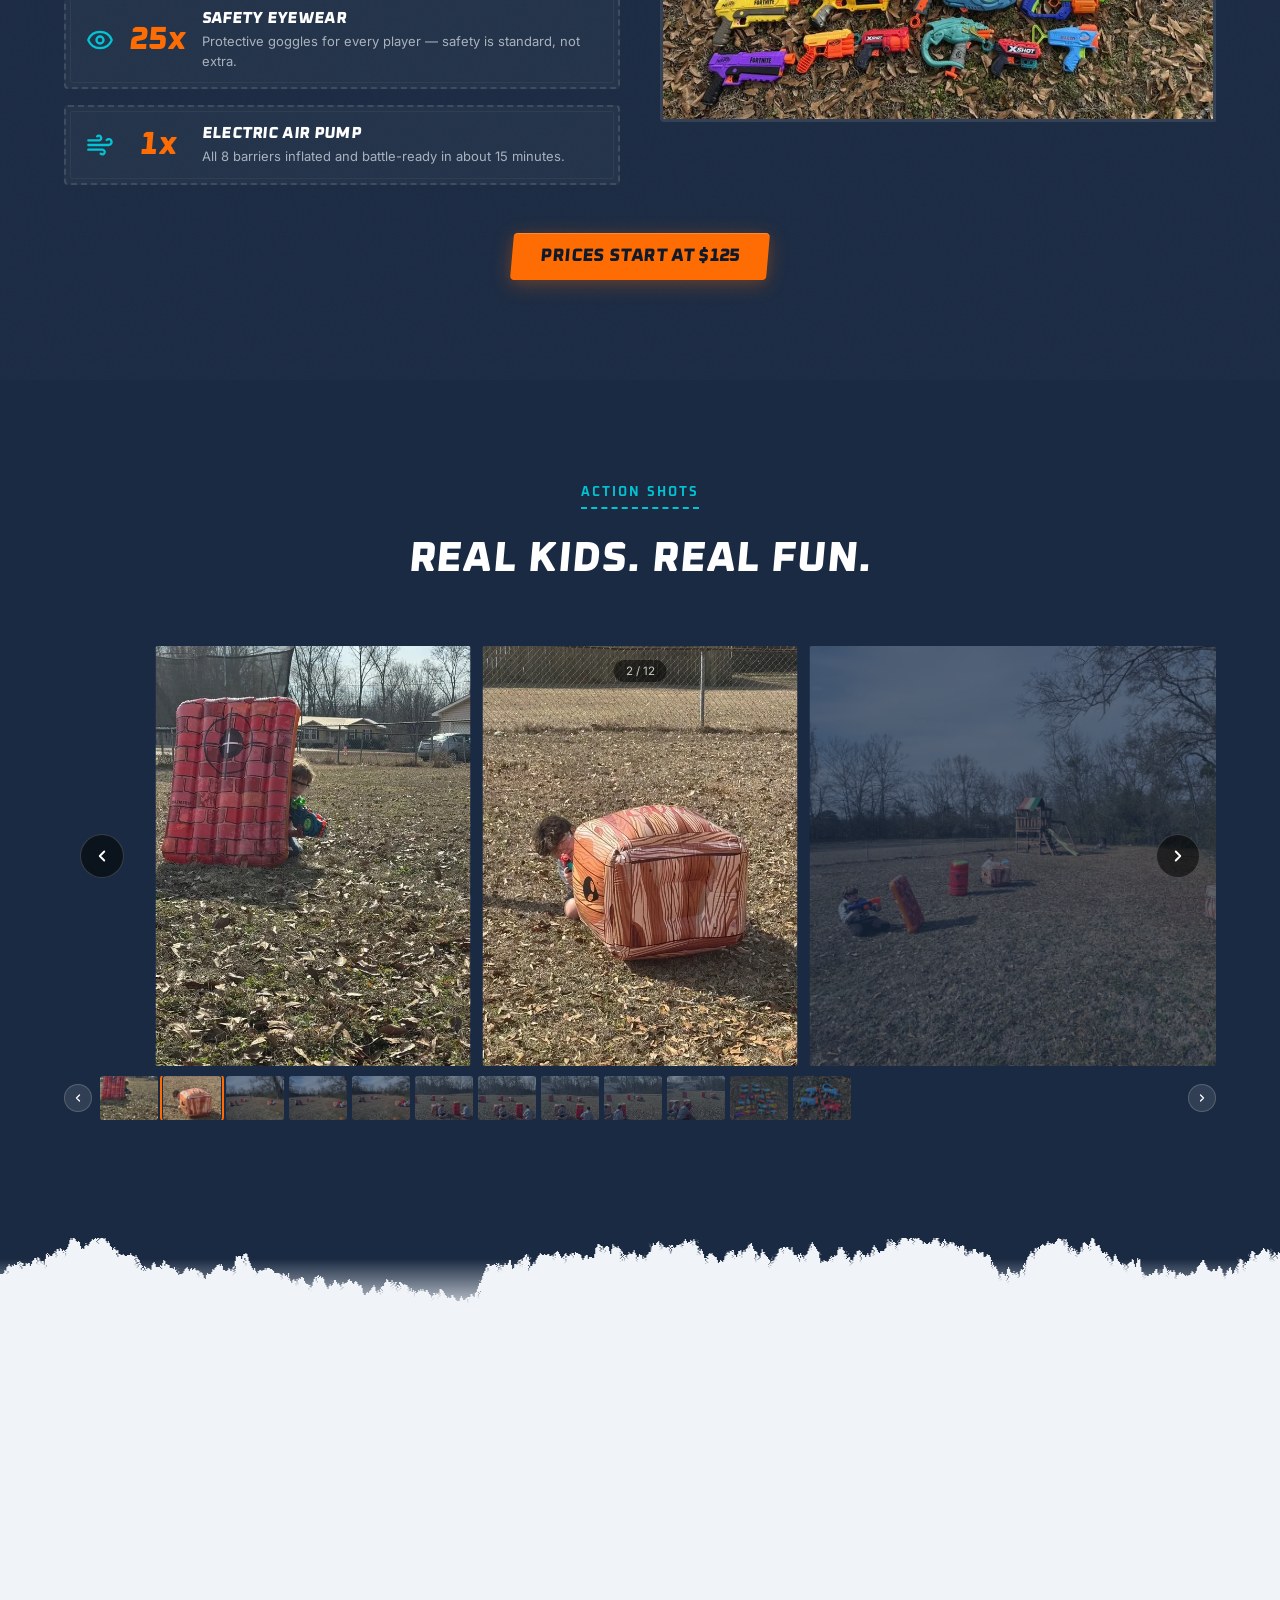
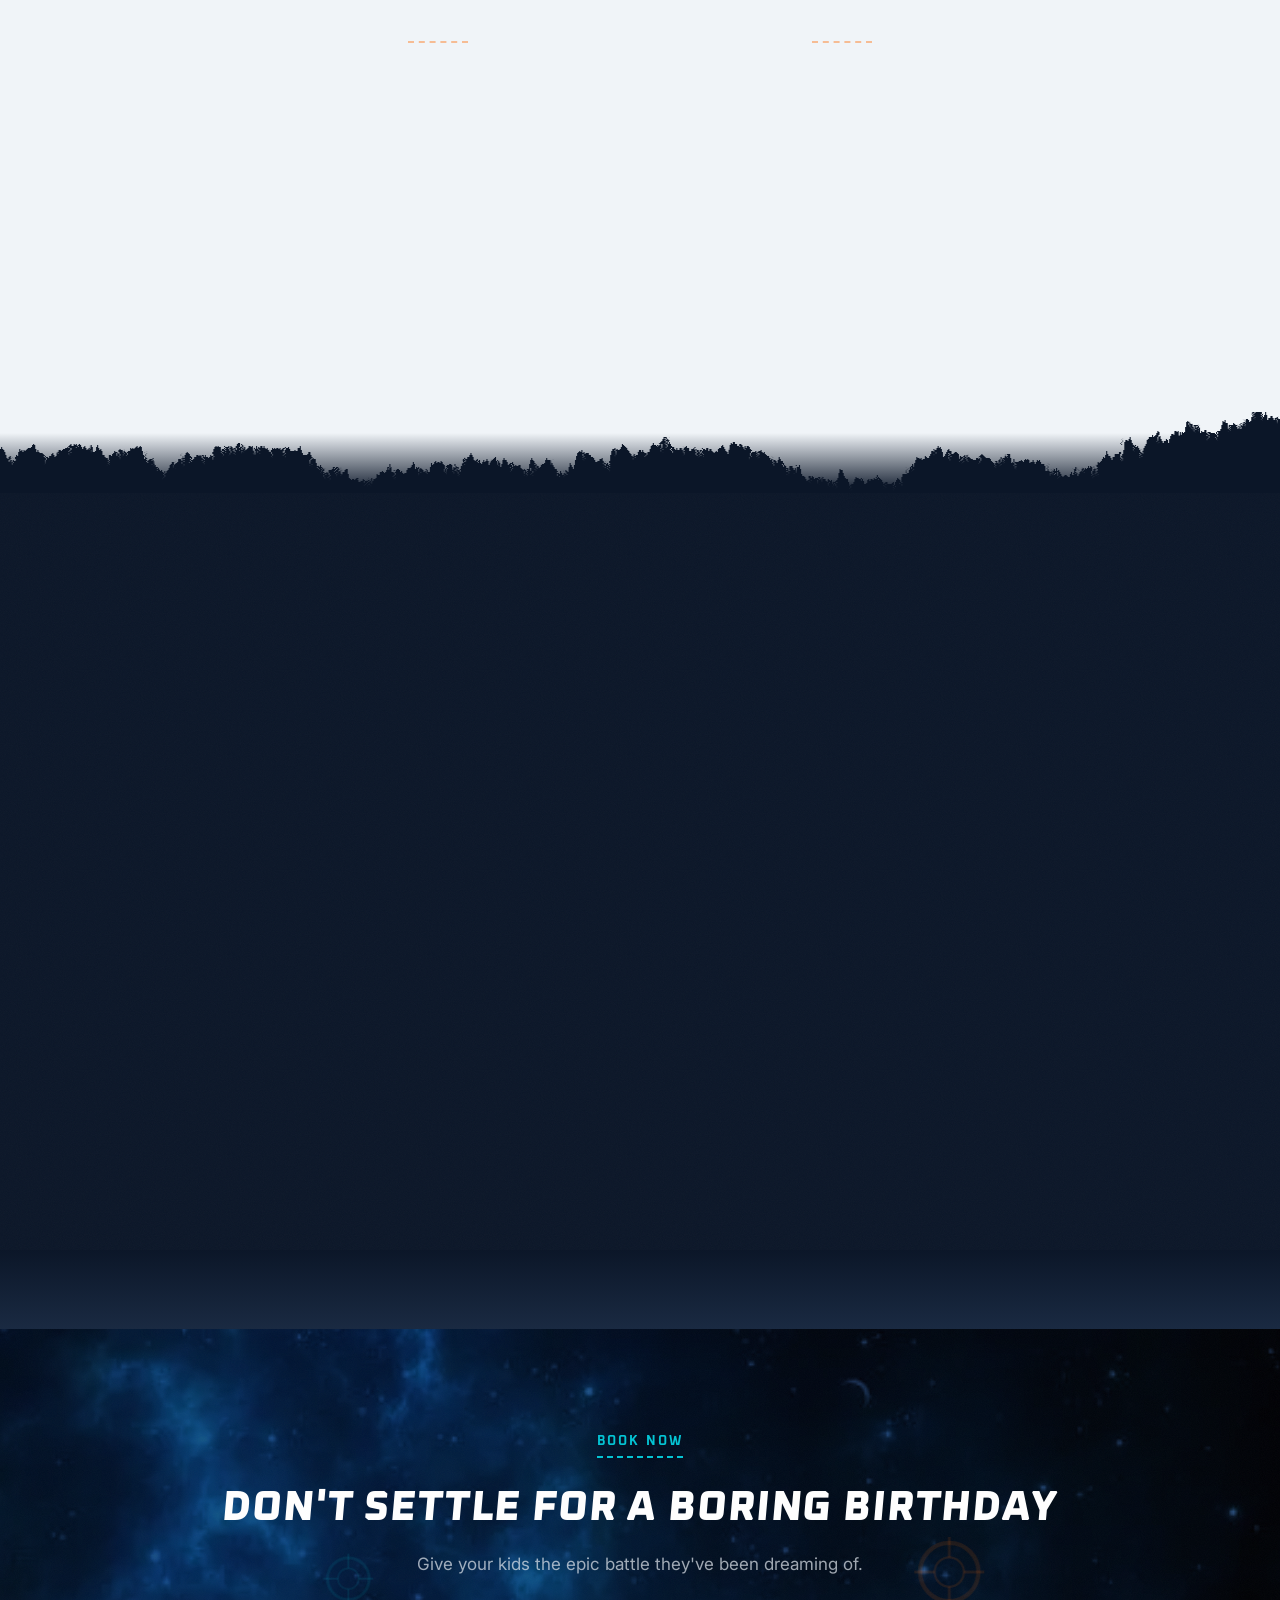
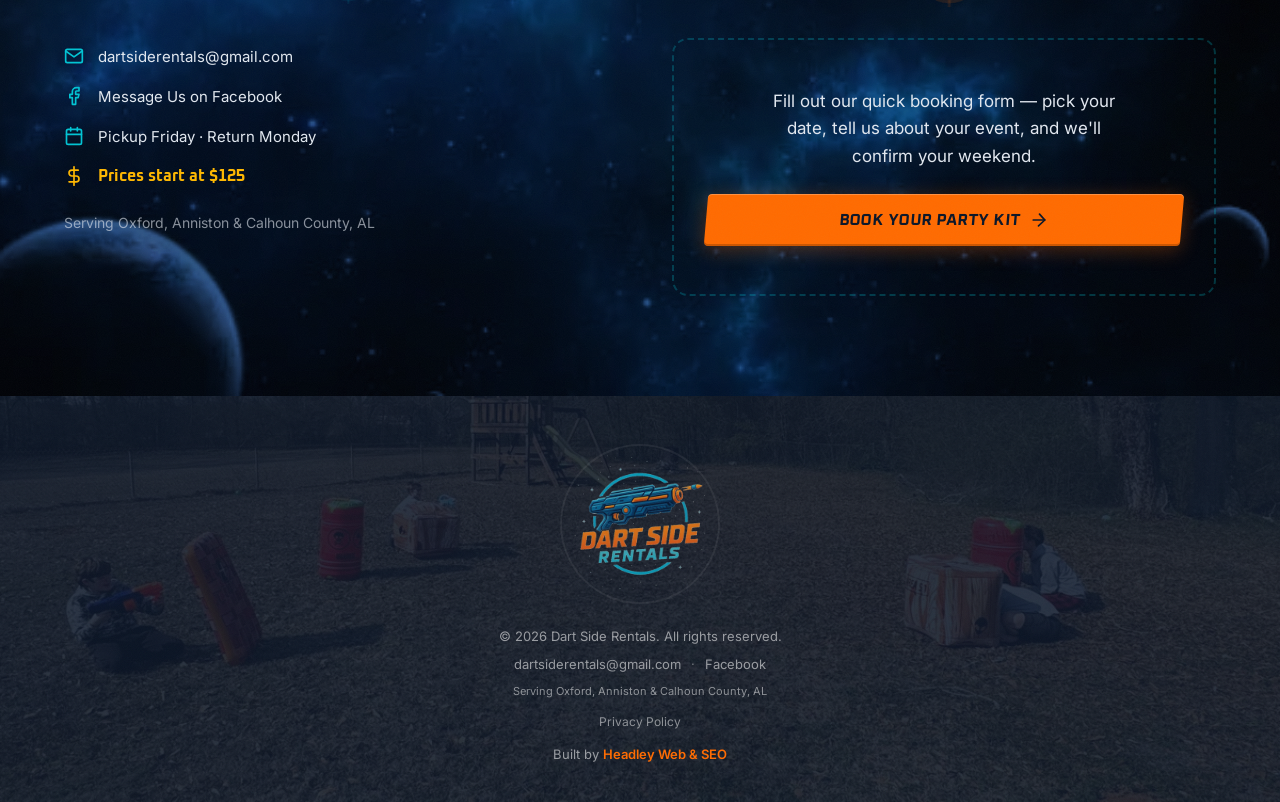
==== commit 6e0a0153: "Pre-launch updates: Jotform CTA, expanded schema, text contrast fixes - Replace contact form with Jo" ====
--- a/index.html
+++ b/index.html
@@ -33,7 +33,7 @@
   <link rel="preconnect" href="https://fonts.gstatic.com" crossorigin>
   <link href="https://fonts.googleapis.com/css2?family=Oxanium:wght@700;800&family=Inter:wght@400;600&display=swap" rel="stylesheet">
 
-  <link rel="stylesheet" href="style.css?v=21">
+  <link rel="stylesheet" href="style.css?v=22">
   <link rel="stylesheet" href="widgets/gallery-carousel/gallery-carousel.css?v=1">
   <link rel="canonical" href="https://dartsiderentals.com">
   <link rel="icon" href="images/favicon.ico">
@@ -57,7 +57,12 @@
     },
     "areaServed": [
       { "@type": "City", "name": "Oxford", "addressRegion": "AL", "addressCountry": "US" },
-      { "@type": "City", "name": "Anniston", "addressRegion": "AL", "addressCountry": "US" }
+      { "@type": "City", "name": "Anniston", "addressRegion": "AL", "addressCountry": "US" },
+      { "@type": "City", "name": "Jacksonville", "addressRegion": "AL", "addressCountry": "US" },
+      { "@type": "City", "name": "Piedmont", "addressRegion": "AL", "addressCountry": "US" },
+      { "@type": "City", "name": "Heflin", "addressRegion": "AL", "addressCountry": "US" },
+      { "@type": "City", "name": "Lincoln", "addressRegion": "AL", "addressCountry": "US" },
+      { "@type": "AdministrativeArea", "name": "Calhoun County", "addressRegion": "AL", "addressCountry": "US" }
     ],
     "sameAs": ["https://www.facebook.com/profile.php?id=61586506831010"],
     "priceRange": "$$",
@@ -71,7 +76,10 @@
 </head>
 <body>
 
-  <!-- PARTIAL:nav:START -->
+<!-- PARTIAL:nav:START -->
+  <a href="#main" class="skip-link">Skip to main content</a>
+
+  <!-- ─── Navigation ─── -->
   <header class="site-header" id="site-header">
     <div class="nav-inner container">
       <a class="nav-logo" href="index.html">
@@ -84,7 +92,7 @@
         <a href="#contact" class="btn btn-primary btn-sm">Book Your Party Kit</a>
       </nav>
       <button type="button" class="mobile-menu-btn" id="mobile-menu-btn" aria-label="Open menu">
-        <svg width="24" height="24" viewBox="0 0 24 24" fill="none" stroke="currentColor" stroke-width="2" stroke-linecap="round">
+        <svg width="24" height="24" viewBox="0 0 24 24" fill="none" stroke="currentColor" stroke-width="2" stroke-linecap="round" aria-hidden="true">
           <line x1="3" y1="6" x2="21" y2="6"/>
           <line x1="3" y1="12" x2="21" y2="12"/>
           <line x1="3" y1="18" x2="21" y2="18"/>
@@ -95,7 +103,7 @@
 
   <div class="mobile-overlay" id="mobile-overlay" role="dialog" aria-modal="true" aria-label="Navigation menu">
     <button type="button" class="mobile-close-btn" id="mobile-close-btn" aria-label="Close menu">
-      <svg width="24" height="24" viewBox="0 0 24 24" fill="none" stroke="currentColor" stroke-width="2" stroke-linecap="round">
+      <svg width="24" height="24" viewBox="0 0 24 24" fill="none" stroke="currentColor" stroke-width="2" stroke-linecap="round" aria-hidden="true">
         <line x1="18" y1="6" x2="6" y2="18"/>
         <line x1="6" y1="6" x2="18" y2="18"/>
       </svg>
@@ -107,7 +115,7 @@
       <a href="#contact" class="mobile-nav-link">Book Your Party Kit</a>
     </nav>
   </div>
-  <!-- PARTIAL:nav:END -->
+<!-- PARTIAL:nav:END -->
 
   <!-- ─── Promo Banner ─── -->
   <div class="promo-banner" id="promo-banner">
@@ -118,7 +126,7 @@
     </div>
   </div>
 
-  <main>
+  <main id="main">
 
     <!-- ─── Hero ─── -->
     <section id="hero" class="hero-section">
@@ -468,29 +476,14 @@
             <p class="contact-service-area">Serving Oxford, Anniston &amp; Calhoun County, AL</p>
           </div>
 
-          <!-- Right: contact form -->
-          <form class="contact-form" action="https://formspree.io/f/PLACEHOLDER" method="POST">
-            <div class="form-group">
-              <label for="name">Name</label>
-              <input type="text" id="name" name="name" required autocomplete="name">
-            </div>
-            <div class="form-group">
-              <label for="email">Email</label>
-              <input type="email" id="email" name="email" required autocomplete="email">
-            </div>
-            <div class="form-group">
-              <label for="date">Event Date</label>
-              <input type="date" id="date" name="event_date">
-            </div>
-            <div class="form-group">
-              <label for="message">Message</label>
-              <textarea id="message" name="message" rows="4" placeholder="Tell us about your event — number of kids, location, etc."></textarea>
-            </div>
-            <button type="submit" class="btn btn-primary btn-lg btn-full">
-              Send Message
+          <!-- Right: booking form CTA -->
+          <div class="contact-form-cta">
+            <p class="contact-form-cta-text">Fill out our quick booking form — pick your date, tell us about your event, and we'll confirm your weekend.</p>
+            <a href="https://form.jotform.com/260127675137054" target="_blank" rel="noopener noreferrer" class="btn btn-primary btn-lg btn-full">
+              Book Your Party Kit
               <svg width="20" height="20" viewBox="0 0 24 24" fill="none" stroke="currentColor" stroke-width="2" stroke-linecap="round" stroke-linejoin="round"><line x1="5" y1="12" x2="19" y2="12"/><polyline points="12 5 19 12 12 19"/></svg>
-            </button>
-          </form>
+            </a>
+          </div>
         </div>
       </div>
     </section>
@@ -518,13 +511,14 @@
     <a href="#contact" class="btn btn-primary btn-lg btn-full">Book Your Party Kit</a>
   </div>
 
-  <!-- PARTIAL:cookie-banner:START -->
+<!-- PARTIAL:cookie-banner:START -->
+  <!-- Cookie Consent Banner -->
   <div class="cookie-banner" id="cookie-banner" data-ga4="NONE">
     <p>We use cookies to analyze site traffic and improve your experience. <a href="privacy.html">Privacy Policy</a></p>
     <button class="cookie-btn cookie-btn-accept">Accept</button>
     <button class="cookie-btn cookie-btn-decline">Decline</button>
   </div>
-  <!-- PARTIAL:cookie-banner:END -->
+<!-- PARTIAL:cookie-banner:END -->
 
   <script src="script.js?v=20"></script>
   <script src="widgets/gallery-carousel/gallery-carousel.js?v=1"></script>
--- a/style.css
+++ b/style.css
@@ -25,11 +25,13 @@
   --white:          #FFFFFF;
   --text-body:      #334155;
   --text-light:     #E2E8F0;
-  --text-muted:     #94A3B8;
+  --text-muted:     #5B6B80;
   --red:            #DC2626;
   --font-heading:   'Oxanium', sans-serif;
   --font-body:      'Inter', sans-serif;
   --heading-skew:   skewX(-5deg);
+  --btn-text:       var(--dark);
+  --primary-text:   #B34D00;
   --btn-radius:     4px;
   --section-padding: 100px;
   --max-width:      1200px;
@@ -132,7 +134,7 @@
 }
 
 .prose li { margin-bottom: 0.4em; }
-.prose a { color: var(--primary); }
+.prose a { color: var(--primary-text); }
 .prose a:hover { text-decoration: underline; }
 .prose strong { color: var(--dark-2); }
 
@@ -154,7 +156,7 @@
 
 .section-subtext {
   font-size: 17px;
-  color: var(--text-muted);
+  color: rgba(226, 232, 240, 0.7);
   margin-top: 16px;
   max-width: 560px;
   margin-left: auto;
@@ -188,7 +190,7 @@
 
 .btn-primary {
   background: var(--primary);
-  color: var(--white);
+  color: var(--btn-text);
   box-shadow:
     inset 0 1px 0 rgba(255, 255, 255, 0.25),
     inset 0 -2px 0 rgba(0, 0, 0, 0.2),
@@ -197,6 +199,7 @@
 
 .btn-primary:hover {
   background: var(--primary-hover);
+  color: var(--btn-text);
   box-shadow:
     inset 0 1px 0 rgba(255, 255, 255, 0.25),
     inset 0 -2px 0 rgba(0, 0, 0, 0.2),
@@ -809,7 +812,7 @@
 
 .kit-card-body {
   font-size: 13px;
-  color: var(--text-muted);
+  color: rgba(226, 232, 240, 0.7);
   line-height: 1.5;
   font-family: var(--font-body);
 }
@@ -893,7 +896,7 @@
   padding: 12px 28px;
   border-radius: var(--btn-radius);
   background: var(--primary);
-  color: var(--white);
+  color: var(--btn-text);
   font-family: var(--font-heading);
   font-weight: 800;
   font-size: 18px;
@@ -940,7 +943,7 @@
 }
 
 .how-section-light .eyebrow {
-  color: var(--primary);
+  color: var(--primary-text);
 }
 
 .steps-grid {
@@ -1098,7 +1101,7 @@
 .faq-answer p {
   font-size: 16px;
   line-height: 1.75;
-  color: var(--text-muted);
+  color: rgba(226, 232, 240, 0.7);
   font-family: var(--font-body);
 }
 
@@ -1112,7 +1115,7 @@
 }
 
 .contact-subtext {
-  color: var(--text-muted);
+  color: rgba(226, 232, 240, 0.7);
 }
 
 .contact-grid {
@@ -1161,7 +1164,7 @@
 
 .contact-service-area {
   font-size: 14px;
-  color: var(--text-muted);
+  color: rgba(226, 232, 240, 0.6);
   font-family: var(--font-body);
   margin-top: 8px;
 }
@@ -1171,6 +1174,25 @@
   display: flex;
   flex-direction: column;
   gap: 16px;
+}
+
+.contact-form-cta {
+  display: flex;
+  flex-direction: column;
+  align-items: center;
+  justify-content: center;
+  gap: 24px;
+  padding: 48px 32px;
+  border: 2px dashed rgba(0, 196, 212, 0.25);
+  border-radius: 16px;
+  text-align: center;
+}
+
+.contact-form-cta-text {
+  color: var(--text-light);
+  font-size: 17px;
+  line-height: 1.6;
+  max-width: 360px;
 }
 
 .form-group {
@@ -1252,7 +1274,7 @@
 
 .footer-copy {
   font-size: 13px;
-  color: rgba(148, 163, 184, 0.6);
+  color: rgba(255, 255, 255, 0.55);
   font-family: var(--font-body);
   margin-bottom: 12px;
 }
@@ -1268,7 +1290,7 @@
 .footer-contact-link {
   font-size: 13px;
   font-family: var(--font-body);
-  color: rgba(148, 163, 184, 0.6);
+  color: rgba(255, 255, 255, 0.55);
   text-decoration: none;
   transition: color 0.2s;
 }
@@ -1278,13 +1300,13 @@
 }
 
 .footer-divider {
-  color: rgba(148, 163, 184, 0.3);
+  color: rgba(255, 255, 255, 0.35);
   font-size: 13px;
 }
 
 .footer-disclaimer {
   font-size: 11px;
-  color: rgba(148, 163, 184, 0.4);
+  color: rgba(255, 255, 255, 0.5);
   font-family: var(--font-body);
   max-width: 480px;
   margin: 0 auto;
@@ -1295,7 +1317,7 @@
   margin-top: 16px;
   font-size: 12px;
   font-family: var(--font-body);
-  color: rgba(148, 163, 184, 0.35);
+  color: rgba(255, 255, 255, 0.5);
   text-decoration: none;
   transition: color 0.2s;
 }
@@ -1306,20 +1328,21 @@
 
 .footer-built-by {
   display: block;
-  margin-top: 8px;
-  font-size: 12px;
-  font-family: var(--font-body);
-  color: rgba(148, 163, 184, 0.5);
+  margin-top: 16px;
+  font-size: 13px;
+  font-family: var(--font-body);
+  color: rgba(255, 255, 255, 0.55);
 }
 
 .footer-built-by a {
-  color: inherit;
+  color: var(--primary);
   text-decoration: none;
+  font-weight: 600;
   transition: color 0.2s;
 }
 
 .footer-built-by a:hover {
-  color: var(--primary);
+  color: var(--primary-hover);
 }
 
 /* ─── Sticky Mobile CTA ─── */
@@ -1513,7 +1536,7 @@
 }
 
 .cookie-banner a {
-  color: var(--primary);
+  color: var(--text-light);
   text-decoration: underline;
 }
 
@@ -1529,11 +1552,12 @@
 
 .cookie-btn-accept {
   background: var(--primary);
-  color: #fff;
+  color: var(--btn-text);
 }
 
 .cookie-btn-accept:hover {
   background: var(--primary-hover);
+  color: var(--btn-text);
 }
 
 .cookie-btn-decline {
@@ -1583,9 +1607,54 @@
 
 .page-hero-subtitle {
   font-size: 18px;
-  color: var(--text-muted);
+  color: var(--text-light);
   line-height: 1.65;
   font-family: var(--font-body);
   max-width: 560px;
   margin: 0 auto;
 }
+
+/* ─── Focus States ─── */
+.btn:focus-visible {
+  outline: 2px solid var(--primary);
+  outline-offset: 2px;
+}
+
+.cookie-btn:focus-visible {
+  outline: 2px solid var(--primary);
+  outline-offset: 2px;
+}
+
+/* ─── Skip Link ─── */
+.skip-link {
+  position: absolute;
+  top: -100%;
+  left: 16px;
+  z-index: 999;
+  padding: 12px 24px;
+  background: var(--primary);
+  color: var(--btn-text);
+  border-radius: 0 0 8px 8px;
+  font-weight: 600;
+  text-decoration: none;
+  transition: top 0.2s;
+}
+.skip-link:focus { top: 0; }
+
+.visually-hidden {
+  position: absolute;
+  width: 1px; height: 1px;
+  padding: 0; margin: -1px;
+  overflow: hidden;
+  clip: rect(0,0,0,0);
+  border: 0;
+}
+
+/* ─── Print ─── */
+@media print {
+  #site-header, .mobile-overlay, .cookie-banner, .sticky-mobile-cta,
+  .scroll-cue, .skip-link, .promo-banner { display: none !important; }
+  body { background: #fff; color: #000; }
+  .section-light { background: #fff; }
+  a[href]::after { content: " (" attr(href) ")"; font-size: 0.8em; color: #555; }
+}
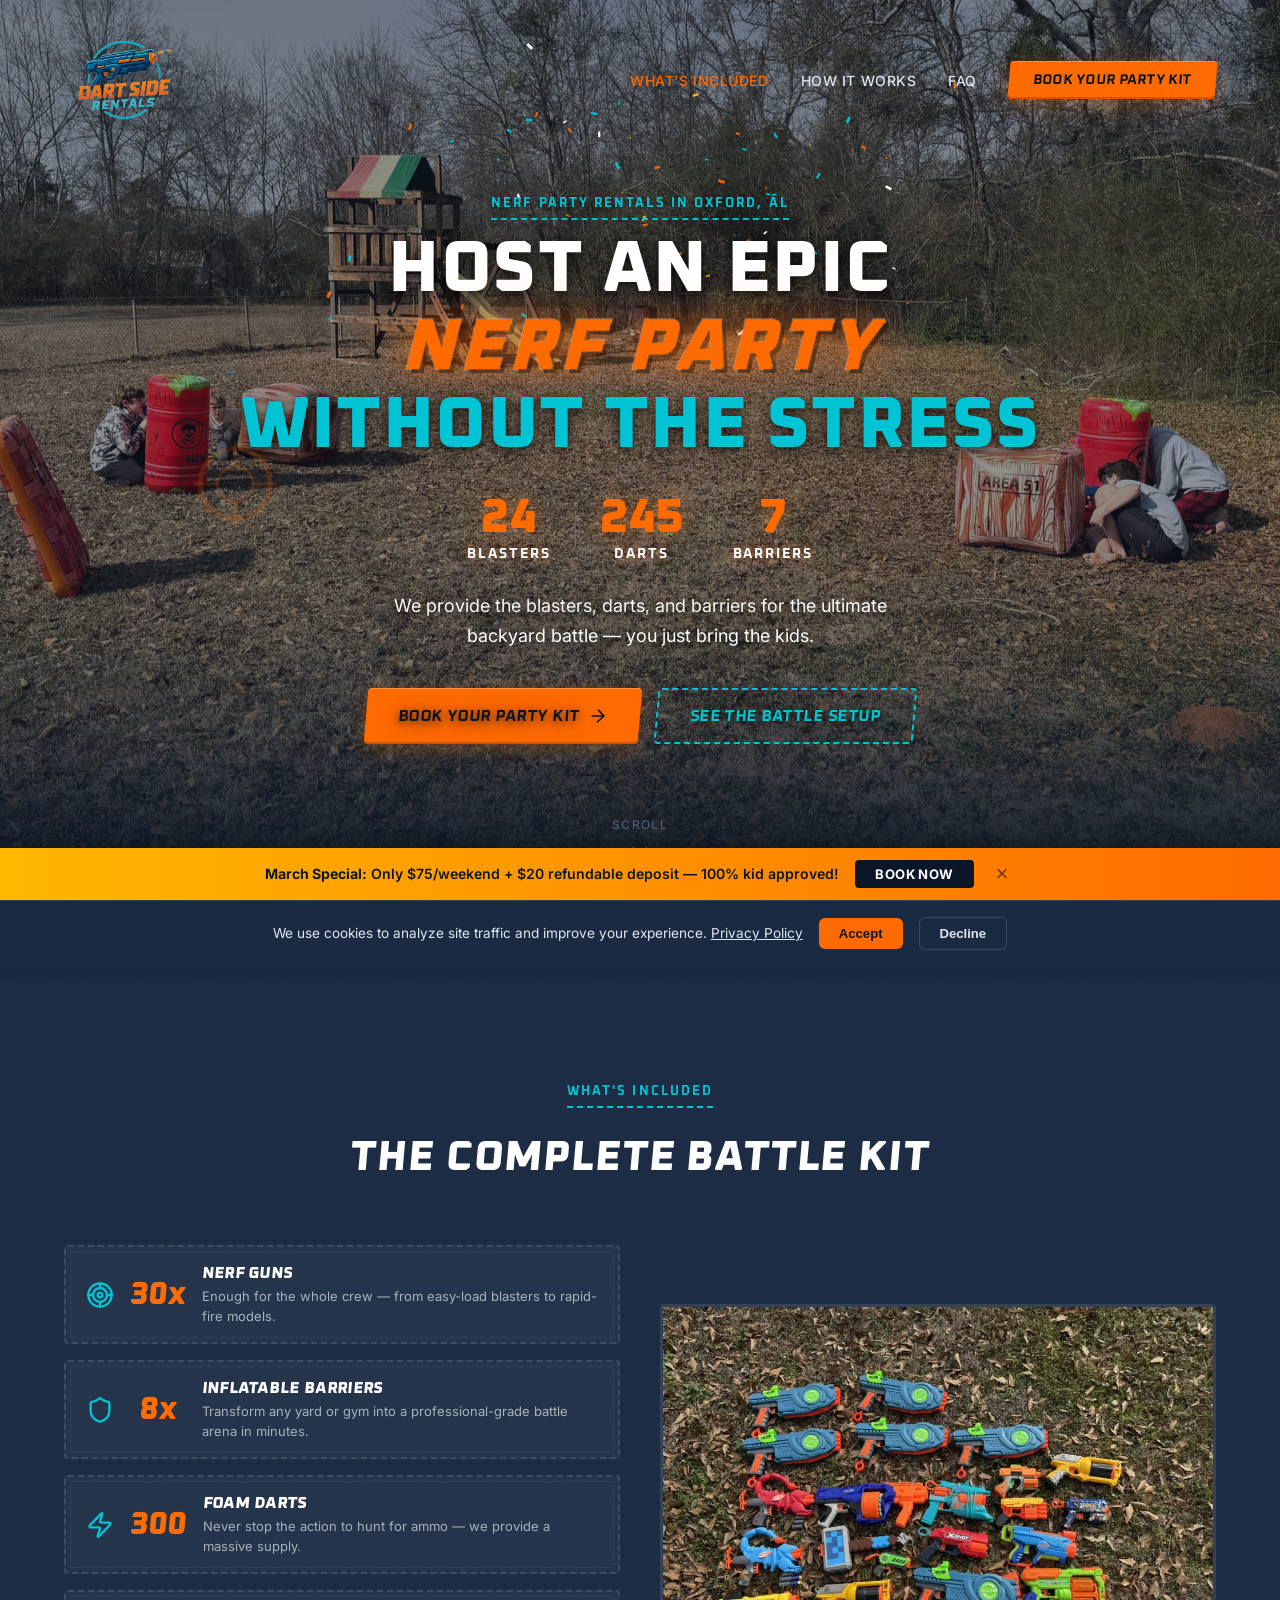
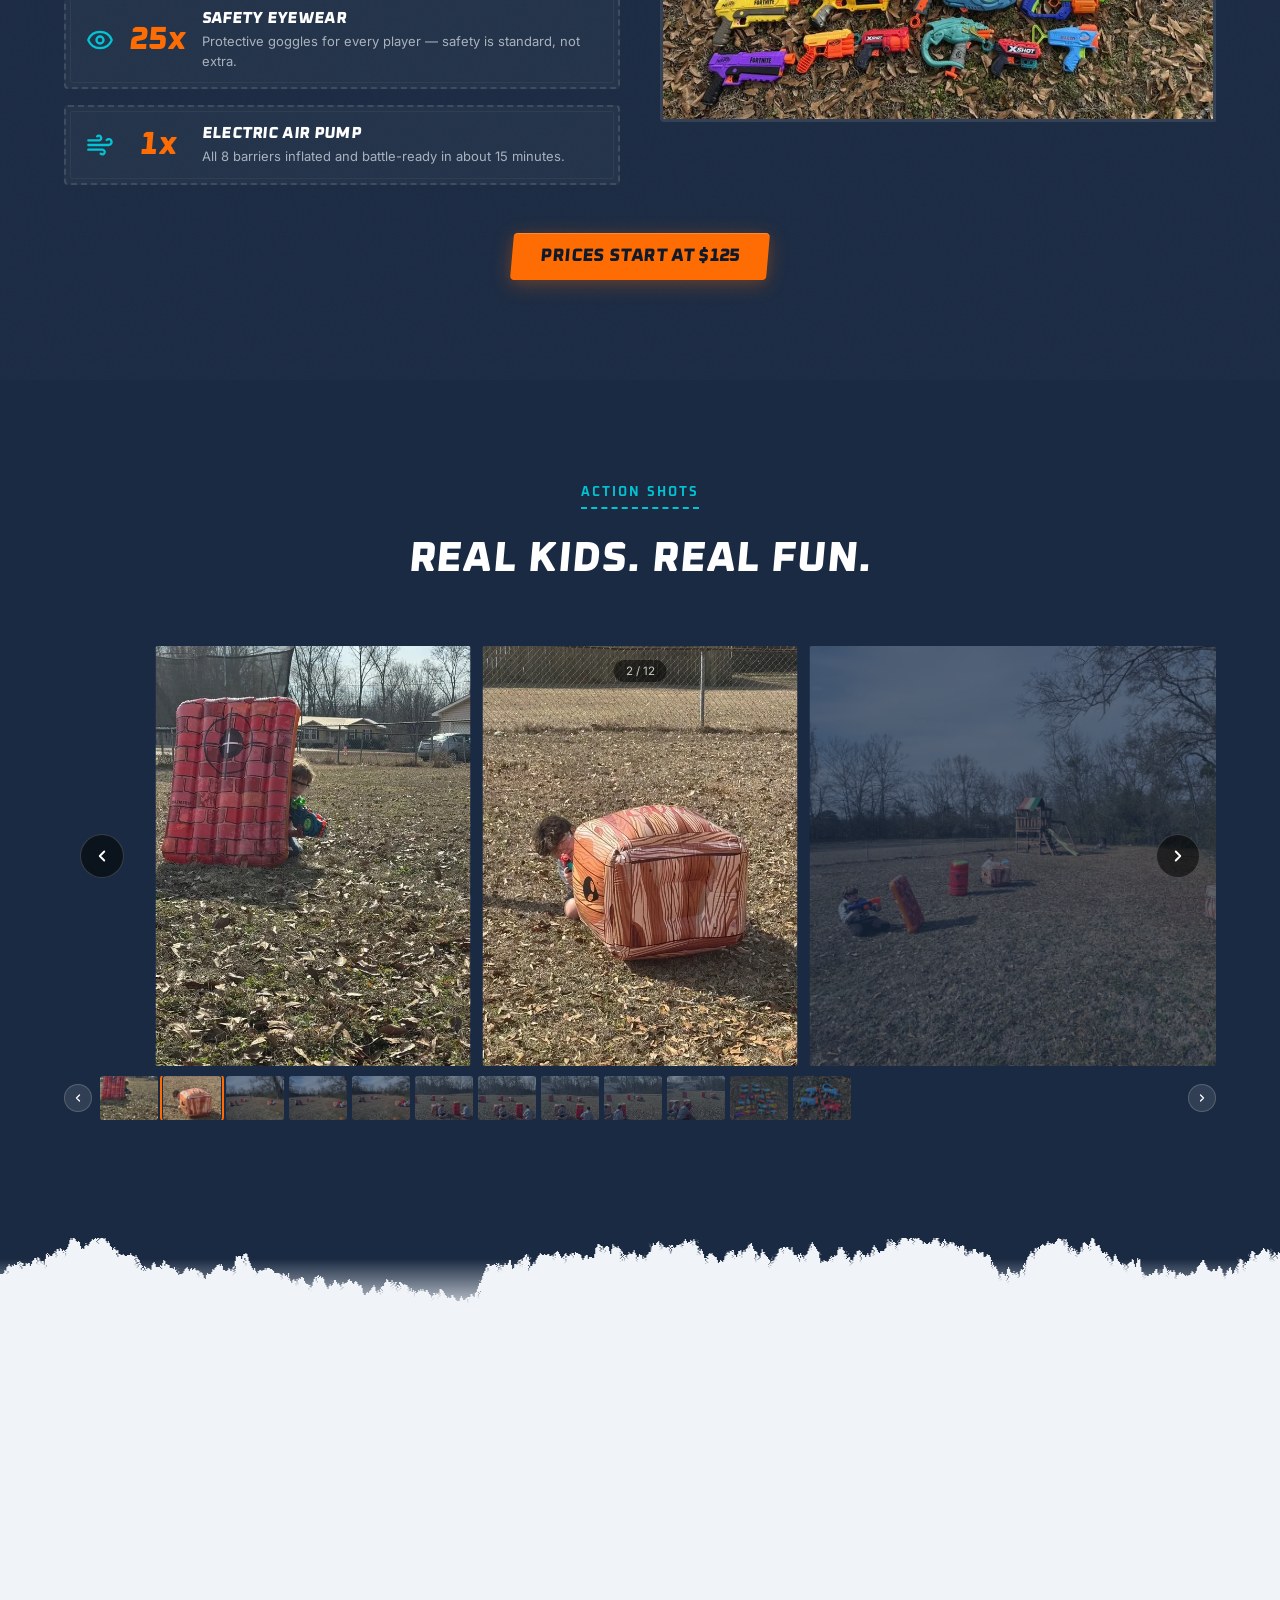
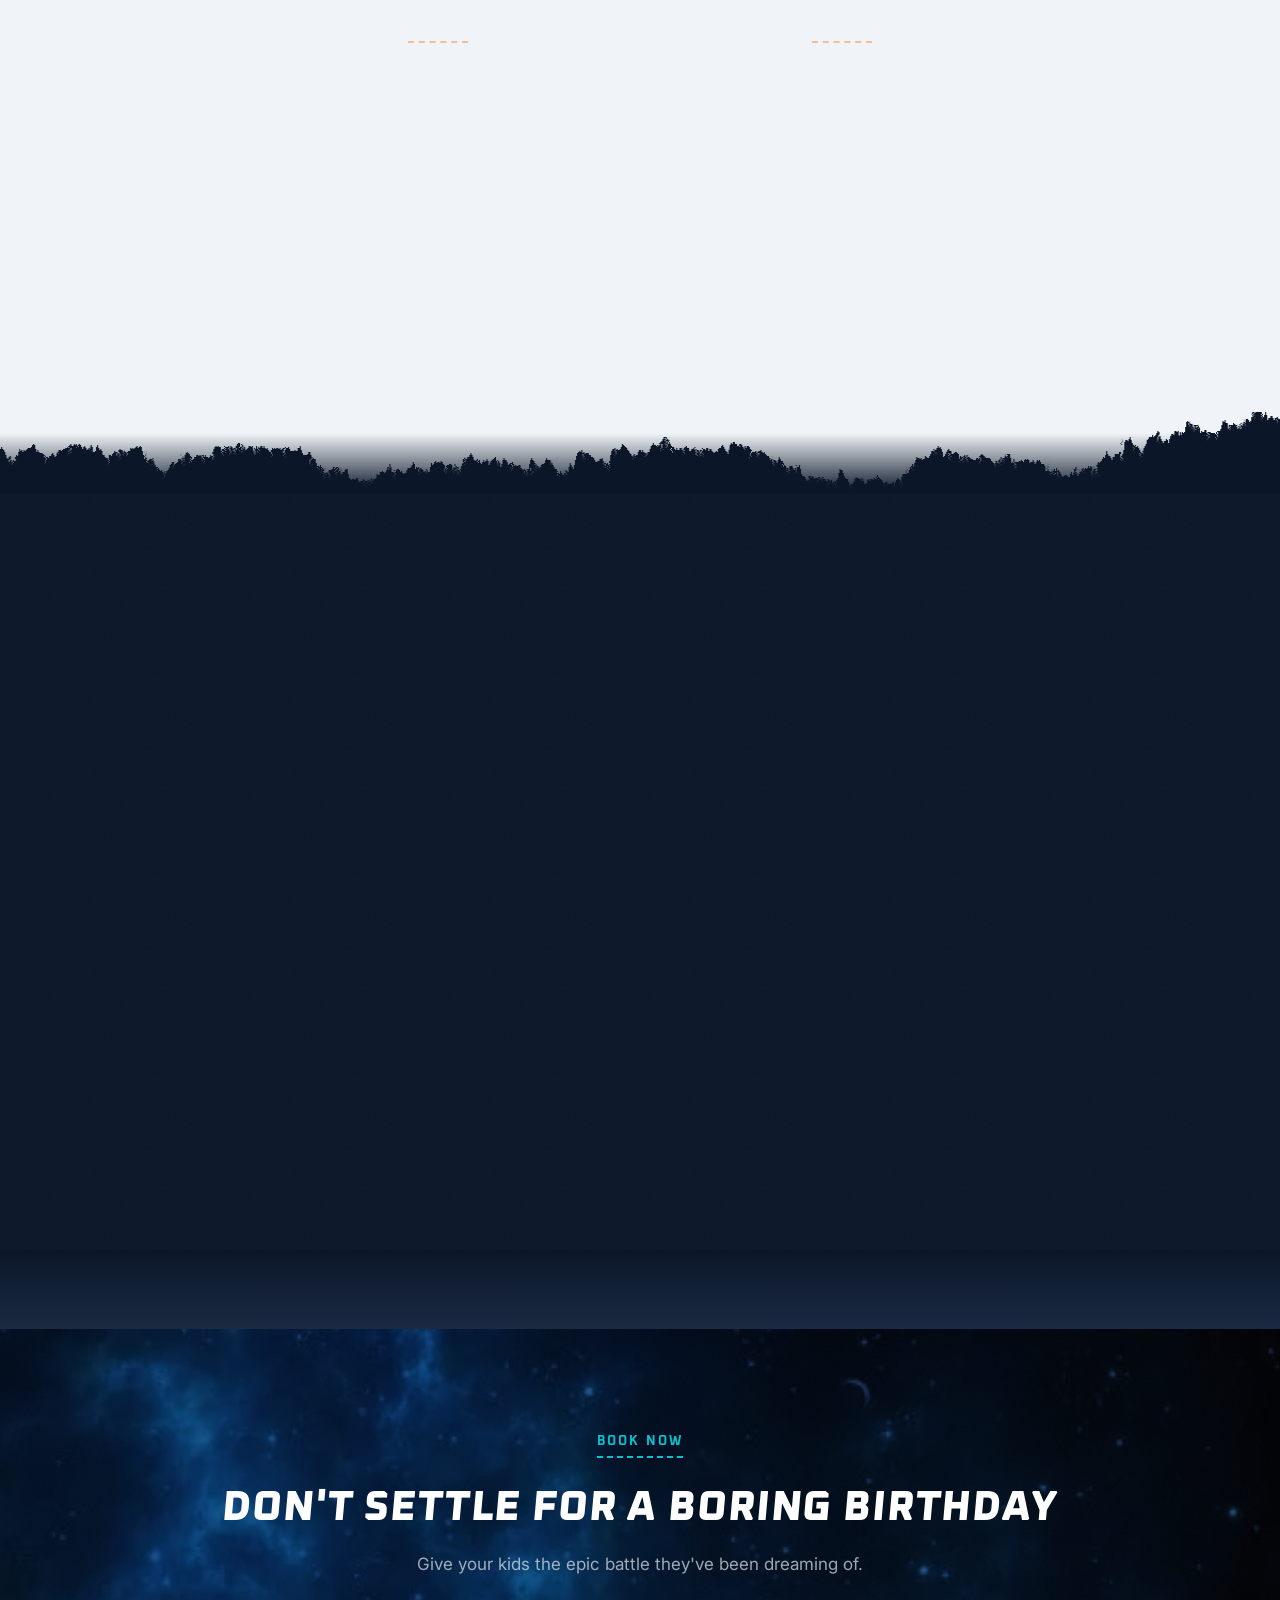
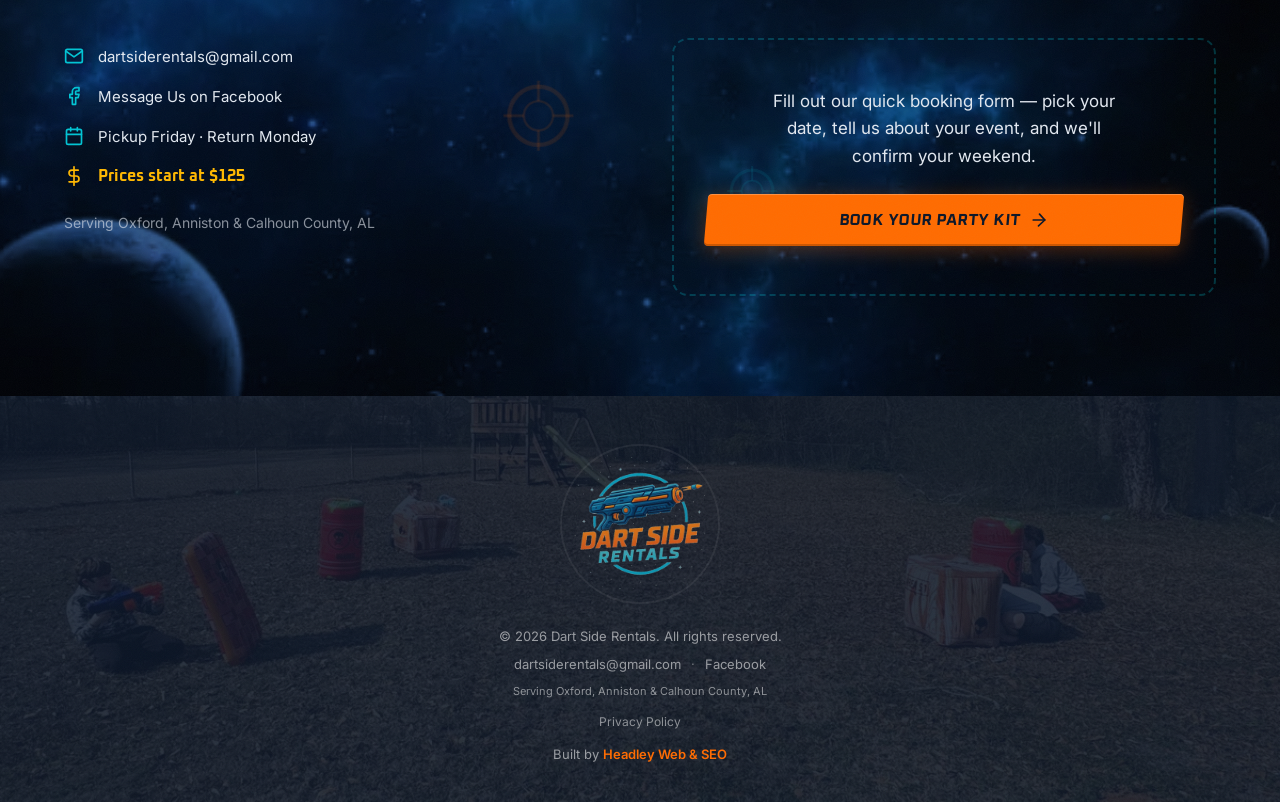
==== commit 085f6d41: "Improve mobile Lighthouse performance: srcset images, deferred fonts, contrast fix - Add mobile srcs" ====
--- a/index.html
+++ b/index.html
@@ -31,10 +31,10 @@
   <!-- Fonts -->
   <link rel="preconnect" href="https://fonts.googleapis.com">
   <link rel="preconnect" href="https://fonts.gstatic.com" crossorigin>
-  <link href="https://fonts.googleapis.com/css2?family=Oxanium:wght@700;800&family=Inter:wght@400;600&display=swap" rel="stylesheet">
-
-  <link rel="stylesheet" href="style.css?v=22">
-  <link rel="stylesheet" href="widgets/gallery-carousel/gallery-carousel.css?v=1">
+  <link href="https://fonts.googleapis.com/css2?family=Oxanium:wght@700;800&family=Inter:wght@400;600&display=swap" rel="stylesheet" media="print" onload="this.media='all'">
+
+  <link rel="stylesheet" href="style.css?v=23">
+  <link rel="stylesheet" href="widgets/gallery-carousel/gallery-carousel.css?v=1" media="print" onload="this.media='all'">
   <link rel="canonical" href="https://dartsiderentals.com">
   <link rel="icon" href="images/favicon.ico">
   <link rel="apple-touch-icon" href="images/apple-touch-icon.png">
@@ -230,7 +230,10 @@
             </div>
           </div>
           <div class="arsenal-photo animate-on-scroll">
-            <img src="images/blaster-collection.webp" alt="Full collection of 30 Nerf blasters included in every rental kit" width="960" height="720" loading="lazy">
+            <img src="images/blaster-collection.webp"
+              srcset="images/blaster-collection-sm.webp 480w, images/blaster-collection.webp 960w"
+              sizes="(max-width: 768px) 100vw, 50vw"
+              alt="Full collection of 30 Nerf blasters included in every rental kit" width="960" height="720" loading="lazy">
             <div class="scan-line"></div>
           </div>
         </div>
@@ -252,40 +255,76 @@
         <div class="gallery-wrap animate-on-scroll" style="--stagger-delay: 0.1s">
           <div class="gallery-track">
             <div class="gallery-slide active">
-              <img src="images/gallery/action-barrier-crouch.webp" alt="Child crouching behind an inflatable barrier with a Nerf blaster" width="600" height="800" loading="lazy">
-            </div>
-            <div class="gallery-slide">
-              <img src="images/gallery/action-brick-wall.webp" alt="Child hiding behind a brick-wall inflatable barrier" width="600" height="800" loading="lazy">
-            </div>
-            <div class="gallery-slide">
-              <img src="images/gallery/action-wide-field.webp" alt="Wide view of a backyard Nerf battlefield with inflatable barriers" width="1200" height="900" loading="lazy">
-            </div>
-            <div class="gallery-slide">
-              <img src="images/gallery/action-battle-angle.webp" alt="Kids playing a Nerf battle from behind inflatable cover" width="1200" height="900" loading="lazy">
-            </div>
-            <div class="gallery-slide">
-              <img src="images/gallery/action-gameplay.webp" alt="Nerf war gameplay with kids spread across the field" width="1200" height="900" loading="lazy">
-            </div>
-            <div class="gallery-slide">
-              <img src="images/gallery/action-team-setup.webp" alt="Kids setting up behind inflatable barriers for a Nerf battle" width="1200" height="900" loading="lazy">
-            </div>
-            <div class="gallery-slide">
-              <img src="images/gallery/action-crouch-barrel.webp" alt="Players crouching behind barrel and crate barriers" width="1200" height="900" loading="lazy">
-            </div>
-            <div class="gallery-slide">
-              <img src="images/gallery/action-wide-battle.webp" alt="Wide shot of a Nerf war in progress in a large backyard" width="1200" height="900" loading="lazy">
-            </div>
-            <div class="gallery-slide">
-              <img src="images/gallery/action-sprint.webp" alt="Player sprinting between inflatable barriers during a Nerf war" width="1200" height="900" loading="lazy">
-            </div>
-            <div class="gallery-slide">
-              <img src="images/gallery/action-duo-cover.webp" alt="Two players taking cover behind inflatable barriers" width="1200" height="900" loading="lazy">
-            </div>
-            <div class="gallery-slide">
-              <img src="images/blaster-collection.webp" alt="Full collection of 30 Nerf blasters laid out on grass" width="960" height="720" loading="lazy">
-            </div>
-            <div class="gallery-slide">
-              <img src="images/gallery/blasters-kids.webp" alt="Four kid-friendly Nerf blasters including easy-pull scorpion models" width="960" height="720" loading="lazy">
+              <img src="images/gallery/action-barrier-crouch.webp"
+                srcset="images/gallery/action-barrier-crouch-sm.webp 400w, images/gallery/action-barrier-crouch.webp 600w"
+                sizes="(max-width: 768px) 90vw, 600px"
+                alt="Child crouching behind an inflatable barrier with a Nerf blaster" width="600" height="800" loading="lazy">
+            </div>
+            <div class="gallery-slide">
+              <img src="images/gallery/action-brick-wall.webp"
+                srcset="images/gallery/action-brick-wall-sm.webp 400w, images/gallery/action-brick-wall.webp 600w"
+                sizes="(max-width: 768px) 90vw, 600px"
+                alt="Child hiding behind a brick-wall inflatable barrier" width="600" height="800" loading="lazy">
+            </div>
+            <div class="gallery-slide">
+              <img src="images/gallery/action-wide-field.webp"
+                srcset="images/gallery/action-wide-field-sm.webp 600w, images/gallery/action-wide-field.webp 1200w"
+                sizes="(max-width: 768px) 90vw, 800px"
+                alt="Wide view of a backyard Nerf battlefield with inflatable barriers" width="1200" height="900" loading="lazy">
+            </div>
+            <div class="gallery-slide">
+              <img src="images/gallery/action-battle-angle.webp"
+                srcset="images/gallery/action-battle-angle-sm.webp 600w, images/gallery/action-battle-angle.webp 1200w"
+                sizes="(max-width: 768px) 90vw, 800px"
+                alt="Kids playing a Nerf battle from behind inflatable cover" width="1200" height="900" loading="lazy">
+            </div>
+            <div class="gallery-slide">
+              <img src="images/gallery/action-gameplay.webp"
+                srcset="images/gallery/action-gameplay-sm.webp 600w, images/gallery/action-gameplay.webp 1200w"
+                sizes="(max-width: 768px) 90vw, 800px"
+                alt="Nerf war gameplay with kids spread across the field" width="1200" height="900" loading="lazy">
+            </div>
+            <div class="gallery-slide">
+              <img src="images/gallery/action-team-setup.webp"
+                srcset="images/gallery/action-team-setup-sm.webp 600w, images/gallery/action-team-setup.webp 1200w"
+                sizes="(max-width: 768px) 90vw, 800px"
+                alt="Kids setting up behind inflatable barriers for a Nerf battle" width="1200" height="900" loading="lazy">
+            </div>
+            <div class="gallery-slide">
+              <img src="images/gallery/action-crouch-barrel.webp"
+                srcset="images/gallery/action-crouch-barrel-sm.webp 600w, images/gallery/action-crouch-barrel.webp 1200w"
+                sizes="(max-width: 768px) 90vw, 800px"
+                alt="Players crouching behind barrel and crate barriers" width="1200" height="900" loading="lazy">
+            </div>
+            <div class="gallery-slide">
+              <img src="images/gallery/action-wide-battle.webp"
+                srcset="images/gallery/action-wide-battle-sm.webp 600w, images/gallery/action-wide-battle.webp 1200w"
+                sizes="(max-width: 768px) 90vw, 800px"
+                alt="Wide shot of a Nerf war in progress in a large backyard" width="1200" height="900" loading="lazy">
+            </div>
+            <div class="gallery-slide">
+              <img src="images/gallery/action-sprint.webp"
+                srcset="images/gallery/action-sprint-sm.webp 600w, images/gallery/action-sprint.webp 1200w"
+                sizes="(max-width: 768px) 90vw, 800px"
+                alt="Player sprinting between inflatable barriers during a Nerf war" width="1200" height="900" loading="lazy">
+            </div>
+            <div class="gallery-slide">
+              <img src="images/gallery/action-duo-cover.webp"
+                srcset="images/gallery/action-duo-cover-sm.webp 600w, images/gallery/action-duo-cover.webp 1200w"
+                sizes="(max-width: 768px) 90vw, 800px"
+                alt="Two players taking cover behind inflatable barriers" width="1200" height="900" loading="lazy">
+            </div>
+            <div class="gallery-slide">
+              <img src="images/blaster-collection.webp"
+                srcset="images/blaster-collection-sm.webp 480w, images/blaster-collection.webp 960w"
+                sizes="(max-width: 768px) 90vw, 800px"
+                alt="Full collection of 30 Nerf blasters laid out on grass" width="960" height="720" loading="lazy">
+            </div>
+            <div class="gallery-slide">
+              <img src="images/gallery/blasters-kids.webp"
+                srcset="images/gallery/blasters-kids-sm.webp 480w, images/gallery/blasters-kids.webp 960w"
+                sizes="(max-width: 768px) 90vw, 800px"
+                alt="Four kid-friendly Nerf blasters including easy-pull scorpion models" width="960" height="720" loading="lazy">
             </div>
           </div>
 
--- a/style.css
+++ b/style.css
@@ -1562,7 +1562,7 @@
 
 .cookie-btn-decline {
   background: transparent;
-  color: var(--text-muted);
+  color: var(--text-light);
   border: 1px solid rgba(255, 255, 255, 0.15);
 }
 
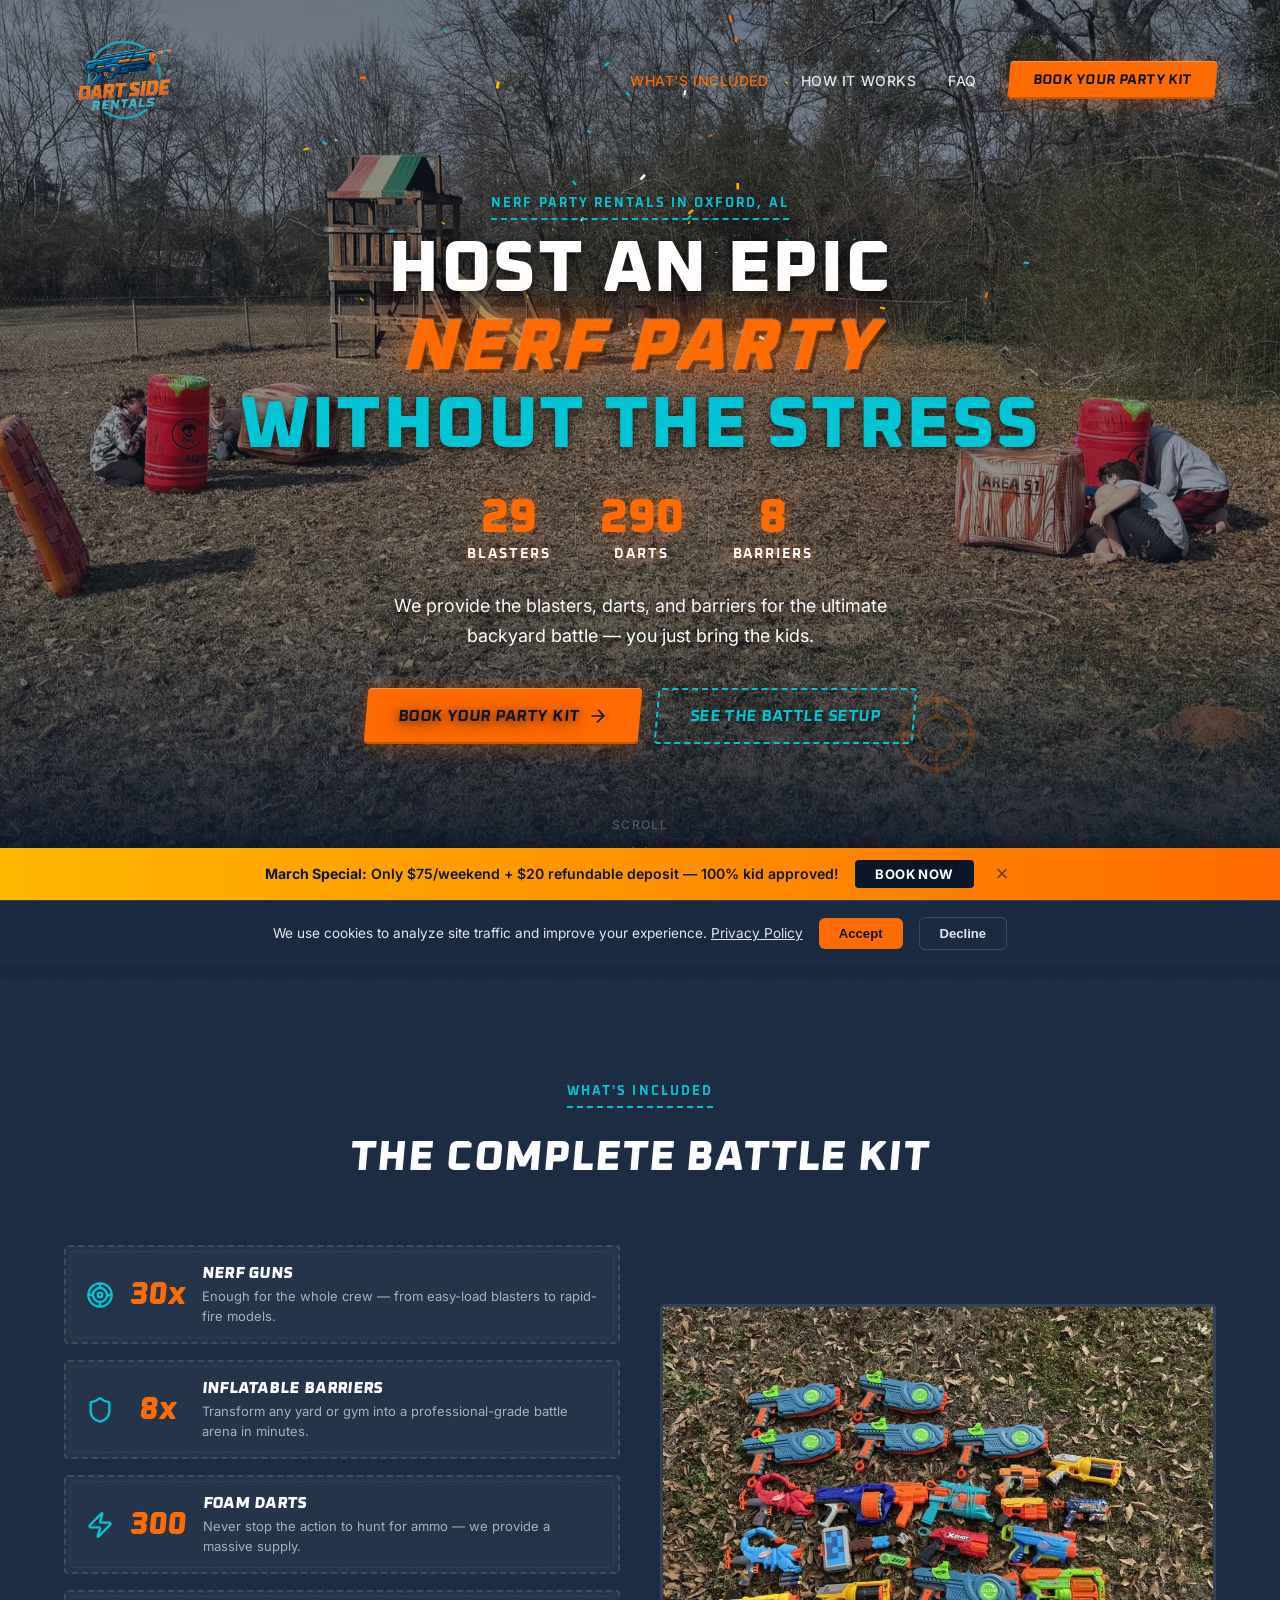
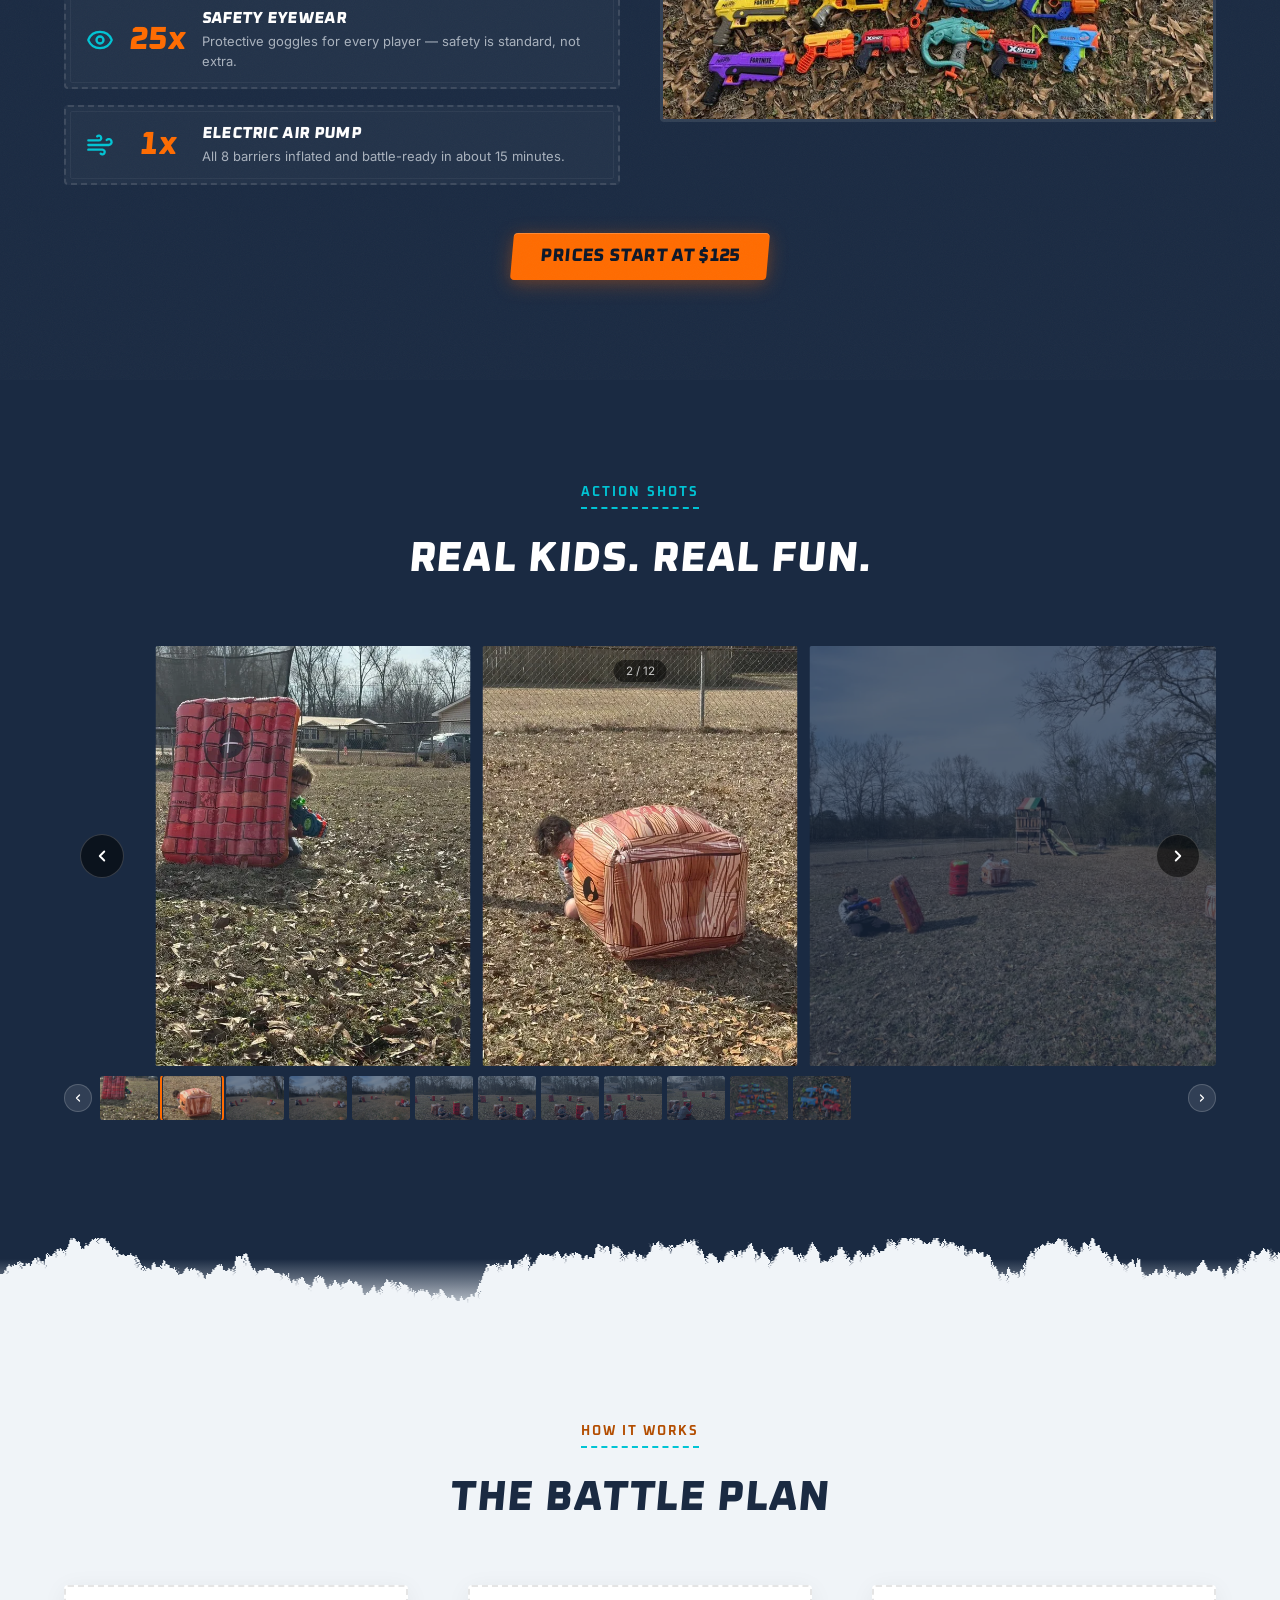
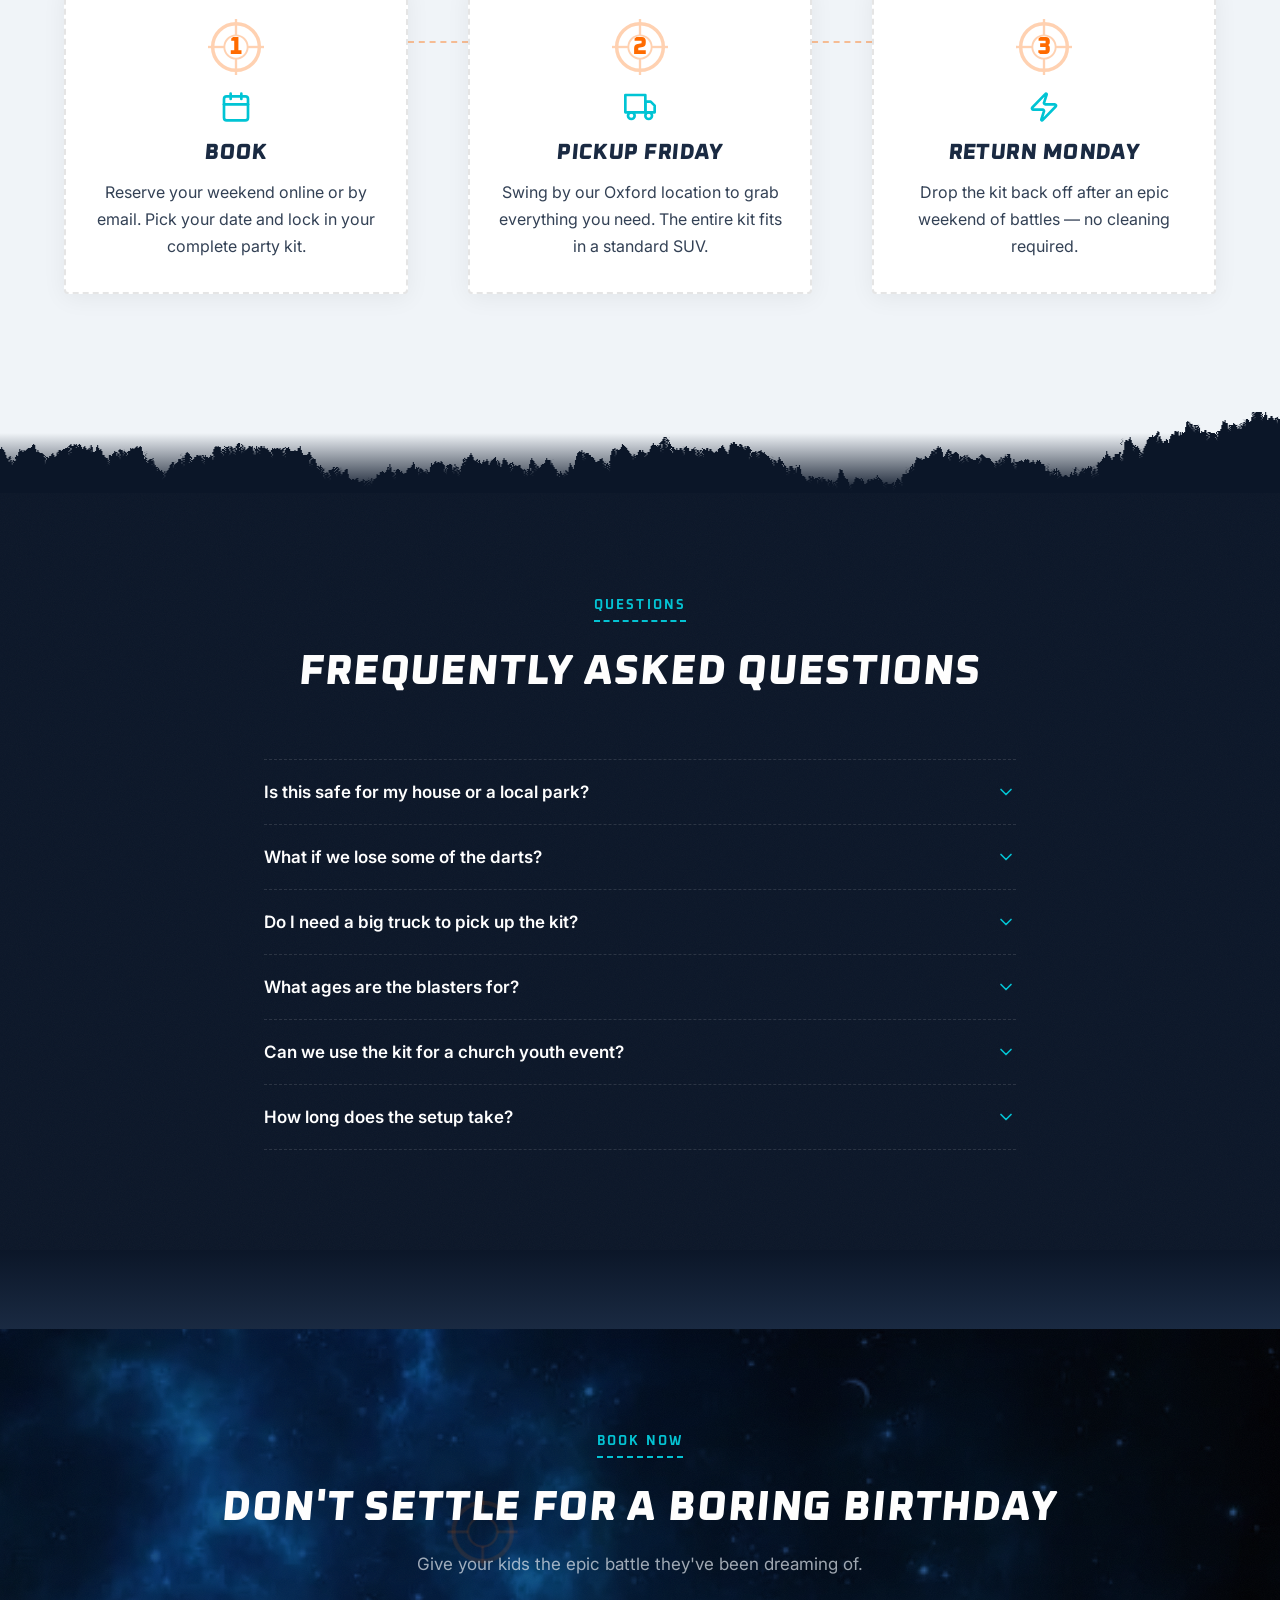
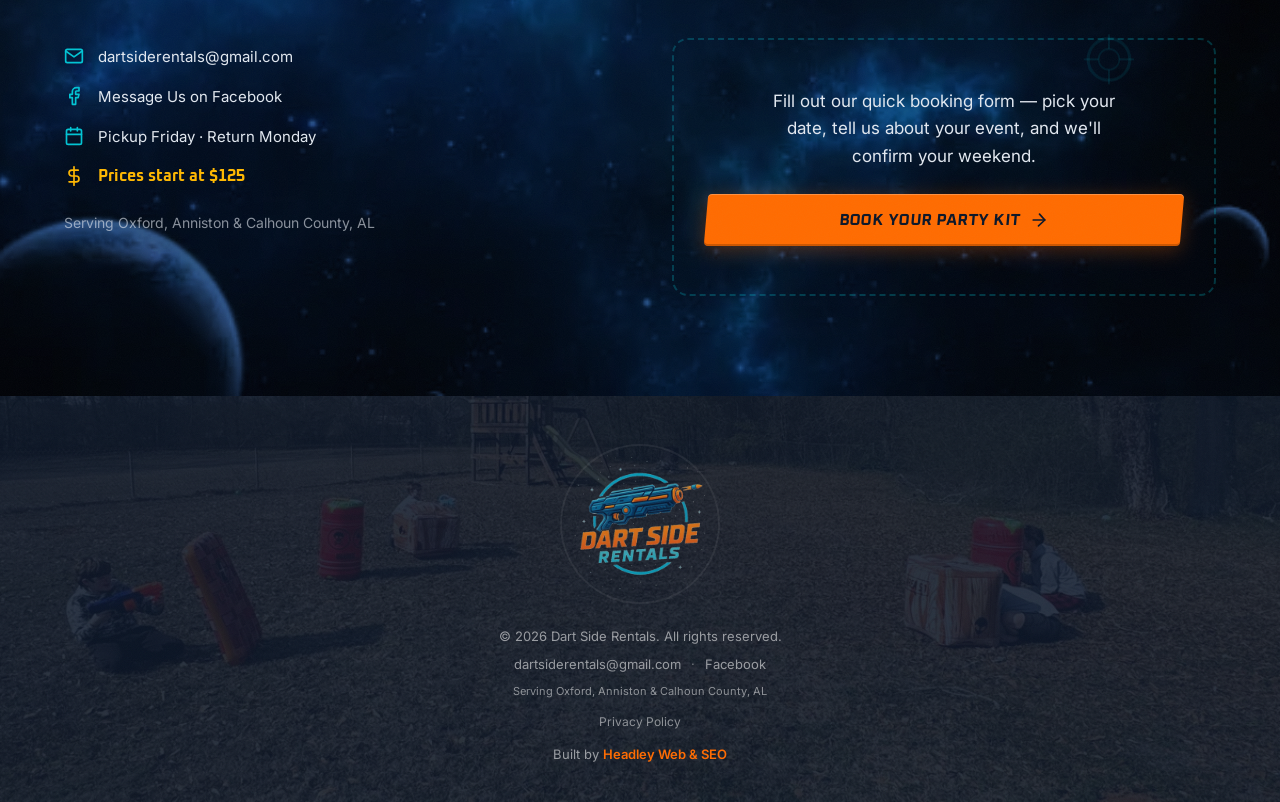
==== commit 7e40c4b0: "Switch OG image from WebP to JPEG for Facebook crawler compatibility Co-Authored-By: Claude Opus 4.6" ====
--- a/index.html
+++ b/index.html
@@ -16,7 +16,7 @@
   <meta property="og:site_name" content="Dart Side Rentals">
   <meta property="og:title" content="Dart Side Rentals | Nerf Gun Party Rentals in Oxford, Alabama">
   <meta property="og:description" content="Rent a complete Nerf party kit in Oxford, AL — 30 blasters, 300 darts, 8 inflatable barriers, safety gear, and air pump. Pickup Friday, return Monday.">
-  <meta property="og:image" content="https://dartsiderentals.com/images/og-image.webp">
+  <meta property="og:image" content="https://dartsiderentals.com/images/og-image.jpg">
   <meta property="og:image:width" content="1200">
   <meta property="og:image:height" content="630">
   <meta property="og:url" content="https://dartsiderentals.com">
@@ -26,7 +26,7 @@
   <meta name="twitter:card" content="summary_large_image">
   <meta name="twitter:title" content="Dart Side Rentals | Nerf Gun Party Rentals in Oxford, Alabama">
   <meta name="twitter:description" content="Rent a complete Nerf party kit in Oxford, AL — 30 blasters, 300 darts, 8 inflatable barriers, safety gear, and air pump. Pickup Friday, return Monday.">
-  <meta name="twitter:image" content="https://dartsiderentals.com/images/og-image.webp">
+  <meta name="twitter:image" content="https://dartsiderentals.com/images/og-image.jpg">
 
   <!-- Fonts -->
   <link rel="preconnect" href="https://fonts.googleapis.com">
